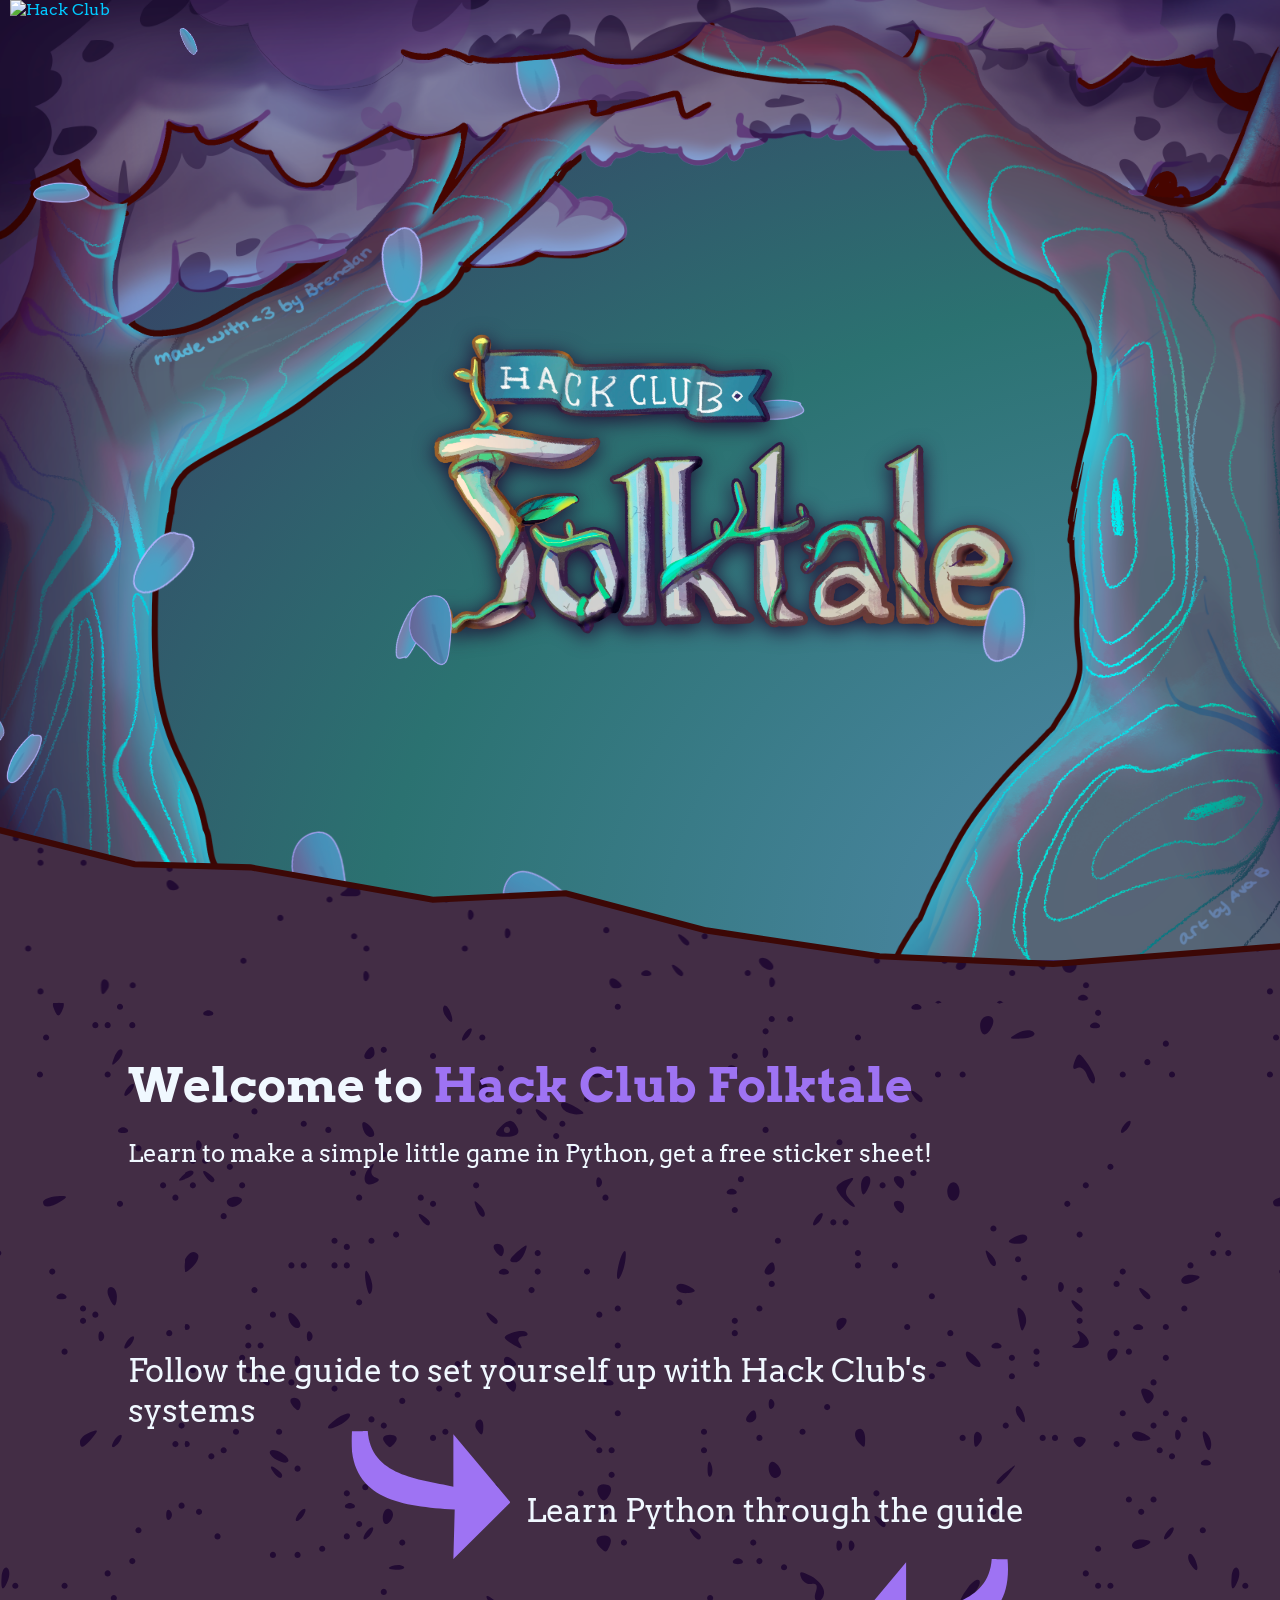
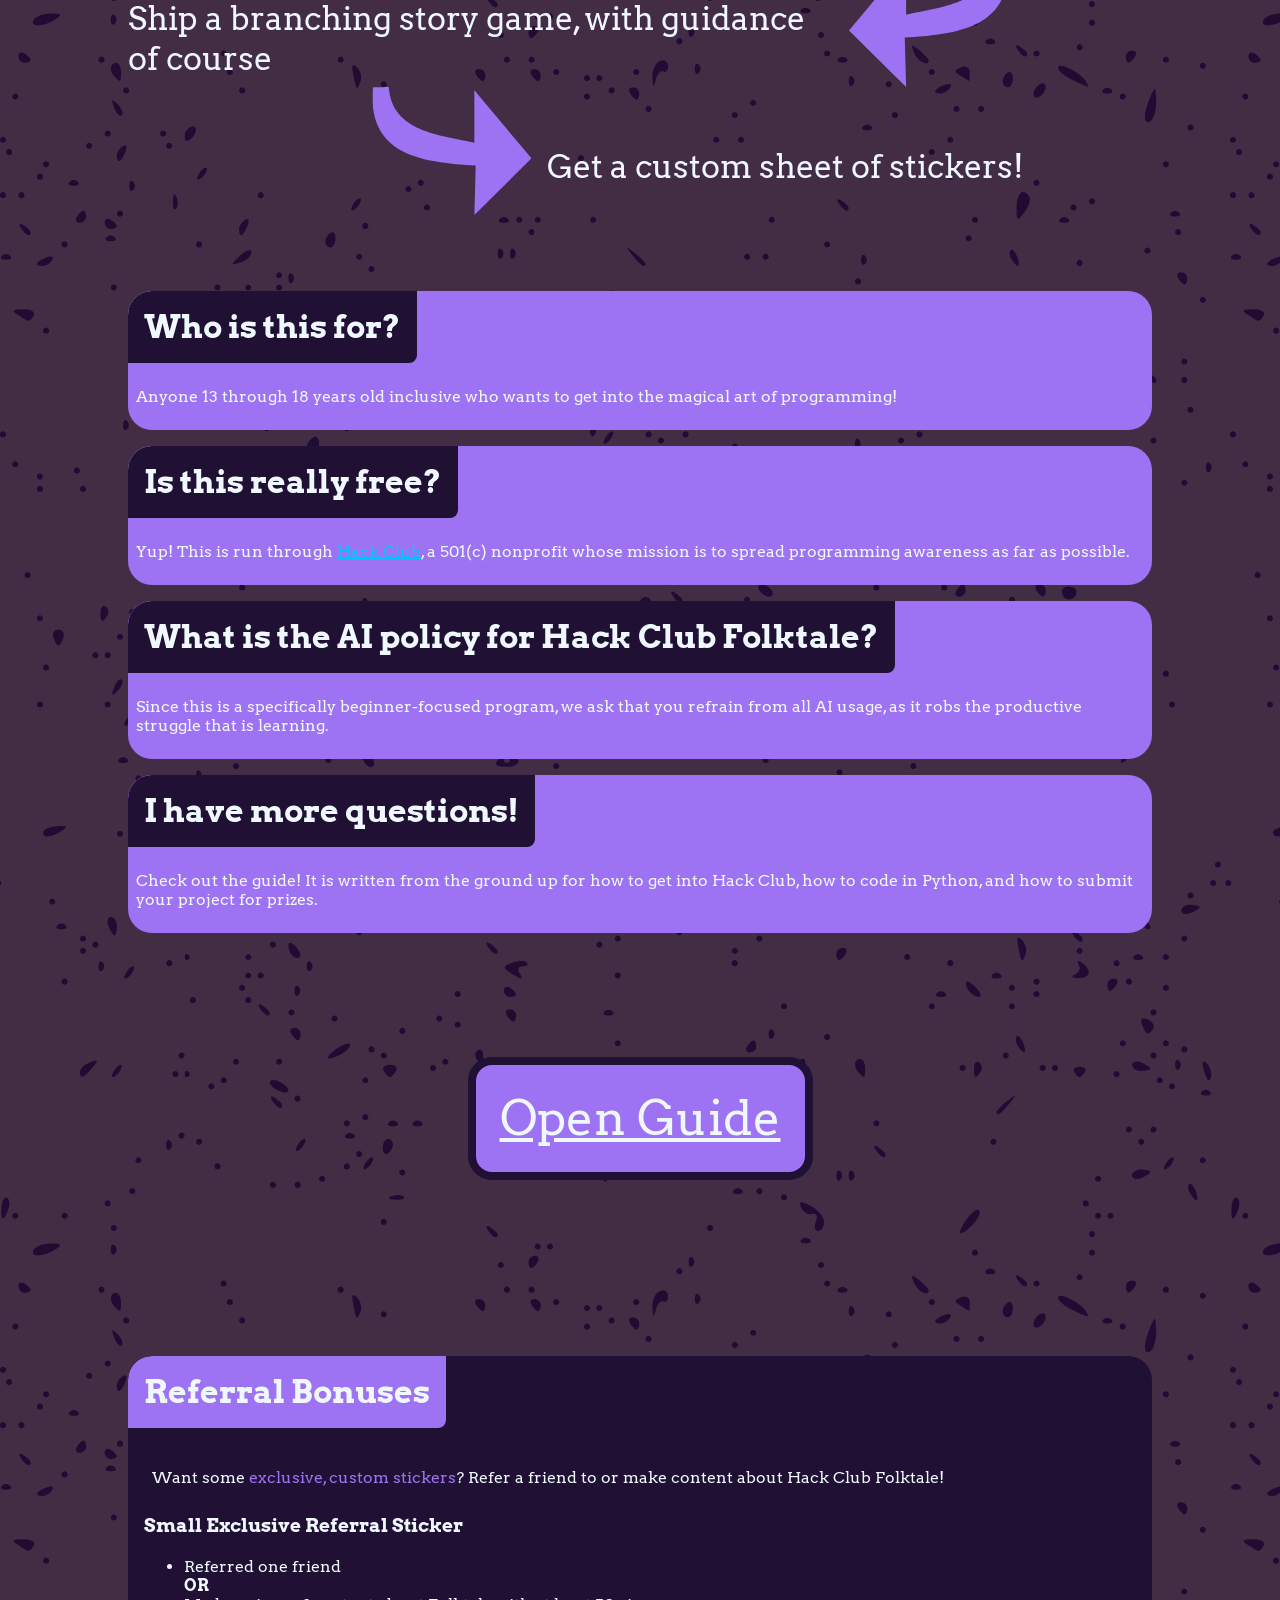
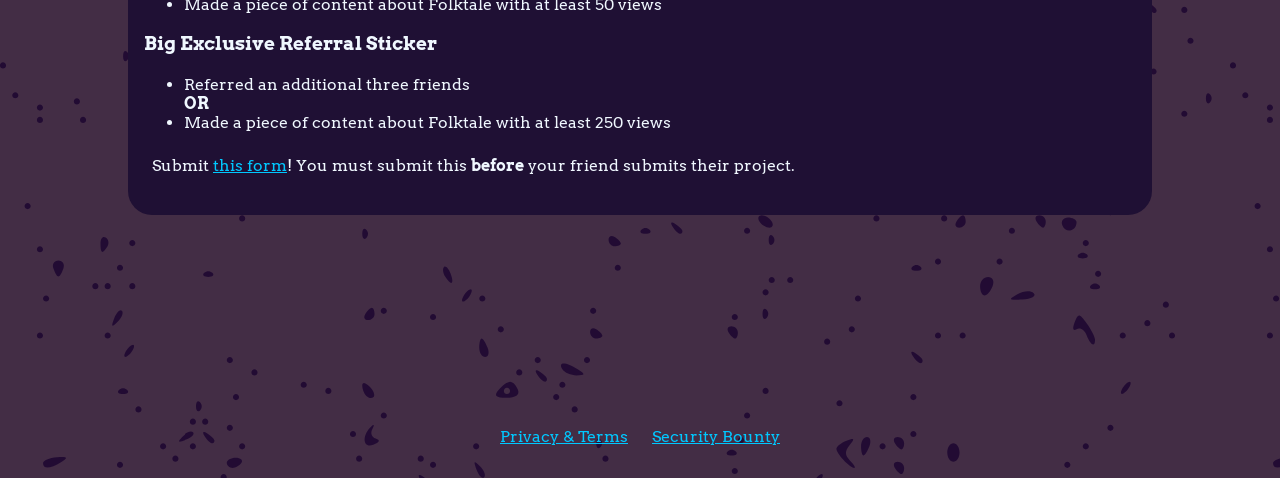
==== ui/index.html @ 122b0d5e "Swapped out PNG for Webp for logo" ====
<!DOCTYPE html>
<html lang="en">
<head>
    <meta charset="UTF-8">
    <title>Folktale by Hack Club</title>
    <link rel="icon" type="image/png" href="resources/leave_2.png">
    <link rel="stylesheet" href="main.css">
    <script src="leaves.js" defer></script>

    <!-- Privacy-friendly analytics by Plausible -->
    <script async src="https://plausible.io/js/pa-lE-bubg2qn8PVVQjARgff.js"></script>
    <script>
        window.plausible = window.plausible || function () {
            (plausible.q = plausible.q || []).push(arguments)
        }, plausible.init = plausible.init || function (i) {
            plausible.o = i || {}
        };
        plausible.init()
    </script>

</head>
<body>
<a href="https://hackclub.com/"><img
        style="position: absolute; top: 0; left: 10px; border: 0; width: 25vmin; z-index: 999;"
        src="https://assets.hackclub.com/flag-orpheus-top.svg" alt="Hack Club"/></a>

<div id="bg_sky"></div>

<img id="background_tree" class="bg_img" alt="left background tree image" src="resources/background_tree1.png"/>

<div id="leaves_container"></div>

<img class="bg_img" alt="right background tree image" src="resources/foreground_tree2.png"/>

<div style="height: 80vw"></div>

<div id="logo-container">
    <img id="logo" alt="Hack Club Folktale" src="resources/folktale_logo.webp"></img>
</div>

<img id="separator" alt="separator" src="resources/separator.svg"/>

<div id="ground"></div>

<div class="content_block" id="first_block">
    <h1 style="font-size: xxx-large; padding-bottom: 0; margin-bottom: 0;">Welcome to <span style="color: #9e73f3">Hack Club Folktale</span>
    </h1>
    <p style="font-size: x-large; padding-top: 0">Learn to make a simple little game in Python, get a free sticker
        sheet!</p>
    <div id="steps">
        <div class="step-holder">
            <p class="step-text">
                Follow the guide to set yourself up with Hack Club's systems
            </p>
        </div>
        <div class="step-holder">
            <div class="space-taker"></div>
            <img class="step-arrow flip-x" src="resources/arrow.svg" alt="arrow"/>
            <p class="step-text">
                Learn Python through the guide
            </p>
        </div>
        <div class="step-holder">
            <p class="step-text">
                Ship a branching story game, with guidance of course
            </p>
            <img class="step-arrow" src="resources/arrow.svg" alt="arrow"/>
            <div class="space-taker"></div>
        </div>
        <div class="step-holder">
            <div class="space-taker"></div>
            <img class="step-arrow flip-x" src="resources/arrow.svg" alt="arrow"/>
            <p class="step-text">
                Get a custom sheet of stickers!
            </p>
        </div>
    </div>
    <div style="height: 60px"></div>
    <div class="faq-holder">
        <div class="faq-entry">
            <h1 class="faq-question">Who is this for?</h1>
            <p class="faq-answer">Anyone 13 through 18 years old inclusive who wants to get into the magical art of
                programming!</p>
        </div>
        <div class="faq-entry">
            <h1 class="faq-question">Is this really free?</h1>
            <p class="faq-answer">Yup! This is run through <a href="https://hackclub.com/">Hack Club</a>, a 501(c)
                nonprofit whose mission is to spread programming awareness as far as possible.</p>
        </div>
        <div class="faq-entry">
            <h1 class="faq-question">What is the AI policy for Hack Club Folktale?</h1>
            <p class="faq-answer">Since this is a specifically beginner-focused program, we ask that you refrain from
                all AI usage, as it robs the productive struggle that is learning.</p>
        </div>
        <div class="faq-entry">
            <h1 class="faq-question">I have more questions!</h1>
            <p class="faq-answer">Check out the guide! It is written from the ground up for how to get into Hack Club,
                how to code in Python, and how to submit your project for prizes.</p>
        </div>
    </div>

    <div style="height: 60px"></div>

    <div id="guide-button-parent">
        <a id="guide-button" href="/guide">Open Guide</a>
    </div>

    <div style="height: 160px"></div>

    <div class="ref-holder">
        <div class="ref-entry" id="referral-block">
            <h1 class="ref-title">Referral Bonuses</h1>
            <div class="ref-content">
                <p>Want some <span style="color: #9e73f3">exclusive, custom stickers</span>? Refer a friend to or make
                    content about Hack Club Folktale!
                </p>
                <h3>Small Exclusive Referral Sticker</h3>
                <ul>
                    <li>
                        Referred one friend
                    </li>
                    <li style="list-style: none; font-weight: bold">OR</li>
                    <li>
                        Made a piece of content about Folktale with at least 50 views
                    </li>
                </ul>
                <h3>Big Exclusive Referral Sticker</h3>
                <ul>
                    <li>
                        Referred an additional three friends
                    </li>
                    <li style="list-style: none; font-weight: bold">OR</li>
                    <li>
                        Made a piece of content about Folktale with at least 250 views
                    </li>
                </ul>
                <p>Submit <a href="https://forms.hackclub.com/folktale-referral">this form</a>! You must submit this
                    <span style="font-weight: bold">before</span> your friend submits their project.</p>
            </div>
        </div>
    </div>
</div>

<div style="height: 20vh"></div>

<footer>
    <a href="https://hackclub.com/privacy-and-terms">Privacy &amp; Terms</a>
    <a href="https://security.hackclub.com/">Security Bounty</a>
</footer>

</body>
</html>
---- ui/main.css ----
@import url('https://fonts.googleapis.com/css2?family=Arvo:ital,wght@0,400;0,700;1,400;1,700&display=swap');

:root {
    background-color: #3c2b60;
    font-family: Arvo, sans-serif;
    overscroll-behavior-y: none;
    overflow-x: hidden;

    --separator-top: 64.5vw;
    --separator-width: 101vw;
    --separator-left: -0.5vw;
    --separator-height: calc(var(--separator-width) * 29.23464 / 210.15952);
    --ground-tile: calc(var(--separator-width) * 200 / 210.15952);
    --ground-overlap: 2px;
}

body {
    width: 100%;
    margin: 0;
    position: relative;
    display: flow-root;
}

#bg_canvas {
    display: block;
    image-rendering: pixelated;
}

.bg_img {
    width: 100%;
    position: absolute;
    top: 0;
}

#bg_sky {
    width: 100%;
    height: 75vw;
    background: radial-gradient(ellipse at bottom right, #578eb6, #2b7271, #3c2b60);
    position: absolute;
    z-index: -5;
}

#background_tree {
    z-index: -4;
}

#logo-container {
    position: absolute;
    top: 0;
    z-index: -2;
    width: 100%;
    height: 75vw;
    display: flex;
    justify-content: center;
    align-items: center;
}

#logo {
    max-width: 50vw;
    padding-left: 15vw;
    filter: drop-shadow(0 4px 10px #1f1034);
}

#separator {
    position: absolute;
    width: var(--separator-width);
    left: var(--separator-left);
    top: var(--separator-top);
    z-index: 0;
}

#ground {
    position: absolute;
    top: calc(var(--separator-top) + var(--separator-height) - var(--ground-overlap));
    bottom: 0;
    width: 100%;
    background-image: url("resources/ground.svg");
    background-size: var(--ground-tile) var(--ground-tile);
    background-position: var(--separator-left) calc(var(--ground-overlap) - var(--separator-height));
    z-index: 0;
}

#first_block {
}

.content_block {
    color: aliceblue;
    margin-left: 10vw;
    margin-right: 10vw;
    position: relative;
    z-index: 1;
}

#leaves_container {
    position: absolute;
    height: 75vw;
    width: 100vw;
    overflow: hidden;
}

.leaf {
    position: absolute;
    top: 0;
    left: 0;
    width: 60px;
    will-change: transform;
}

.leaf-fg {
    z-index: -1;
}

.leaf-bg {
    z-index: -3;
}

#steps {
    font-size: xx-large;
    max-width: min(70vw, 1200px);
    margin-top: 150px;
}

.space-taker {
    flex-grow: 1;
}

.step-holder {
    display: flex;
    justify-content: space-between;
    gap: 1rem;
    margin: 0;
    padding: 0;
}

.step-text {
    margin-bottom: 0;
    align-self: center;
}

.step-arrow {
    height: 128px;
    margin: 0;
    padding: 0;
}

.flip-x {
    transform: scaleX(-1);
}

.faq-holder {
    --faq-radius: 24px;
    --faq-inner-radius: 8px;
}

.faq-entry {
    margin-top: 16px;
    background-color: #9e73f3;
    border-radius: var(--faq-radius);
    overflow: hidden;
}

.faq-question {
    background-color: #1f1034;
    width: fit-content;
    margin: 0;
    padding: 16px;
    border-radius: var(--faq-radius) 0 var(--faq-inner-radius) 0;
}

.faq-answer {
    padding: 8px;
}

a {
    color: #00c8ff;
}

#guide-button-parent {
    display: flex;
    justify-content: center;
    align-items: center;
    margin-top: 64px;
}

#guide-button {
    padding: 24px;
    font-size: 48px;
    margin-left: auto;
    margin-right: auto;
    color: aliceblue;
    background-color: #9e73f3;
    border-color: #1f1034;
    border-width: 8px;
    border-radius: 24px;
    border-style: solid;
}
footer {
    display: flex;
    justify-content: center;
    gap: 24px;
    padding: 32px 16px;
    position: relative;
    z-index: 1;
}

.ref-holder {
    --ref-radius: 24px;
    --ref-inner-radius: 8px;
}

.ref-entry {
    margin-top: 16px;
    background-color: #1f1034;
    border-radius: var(--ref-radius);
    overflow: hidden;
}

.ref-title {
    background-color: #9e73f3;
    width: fit-content;
    margin: 0;
    padding: 16px;
    border-radius: var(--ref-radius) 0 var(--ref-inner-radius) 0;
}

.ref-entry p {
    padding: 8px;
}

.ref-content {
    padding: 16px;
}
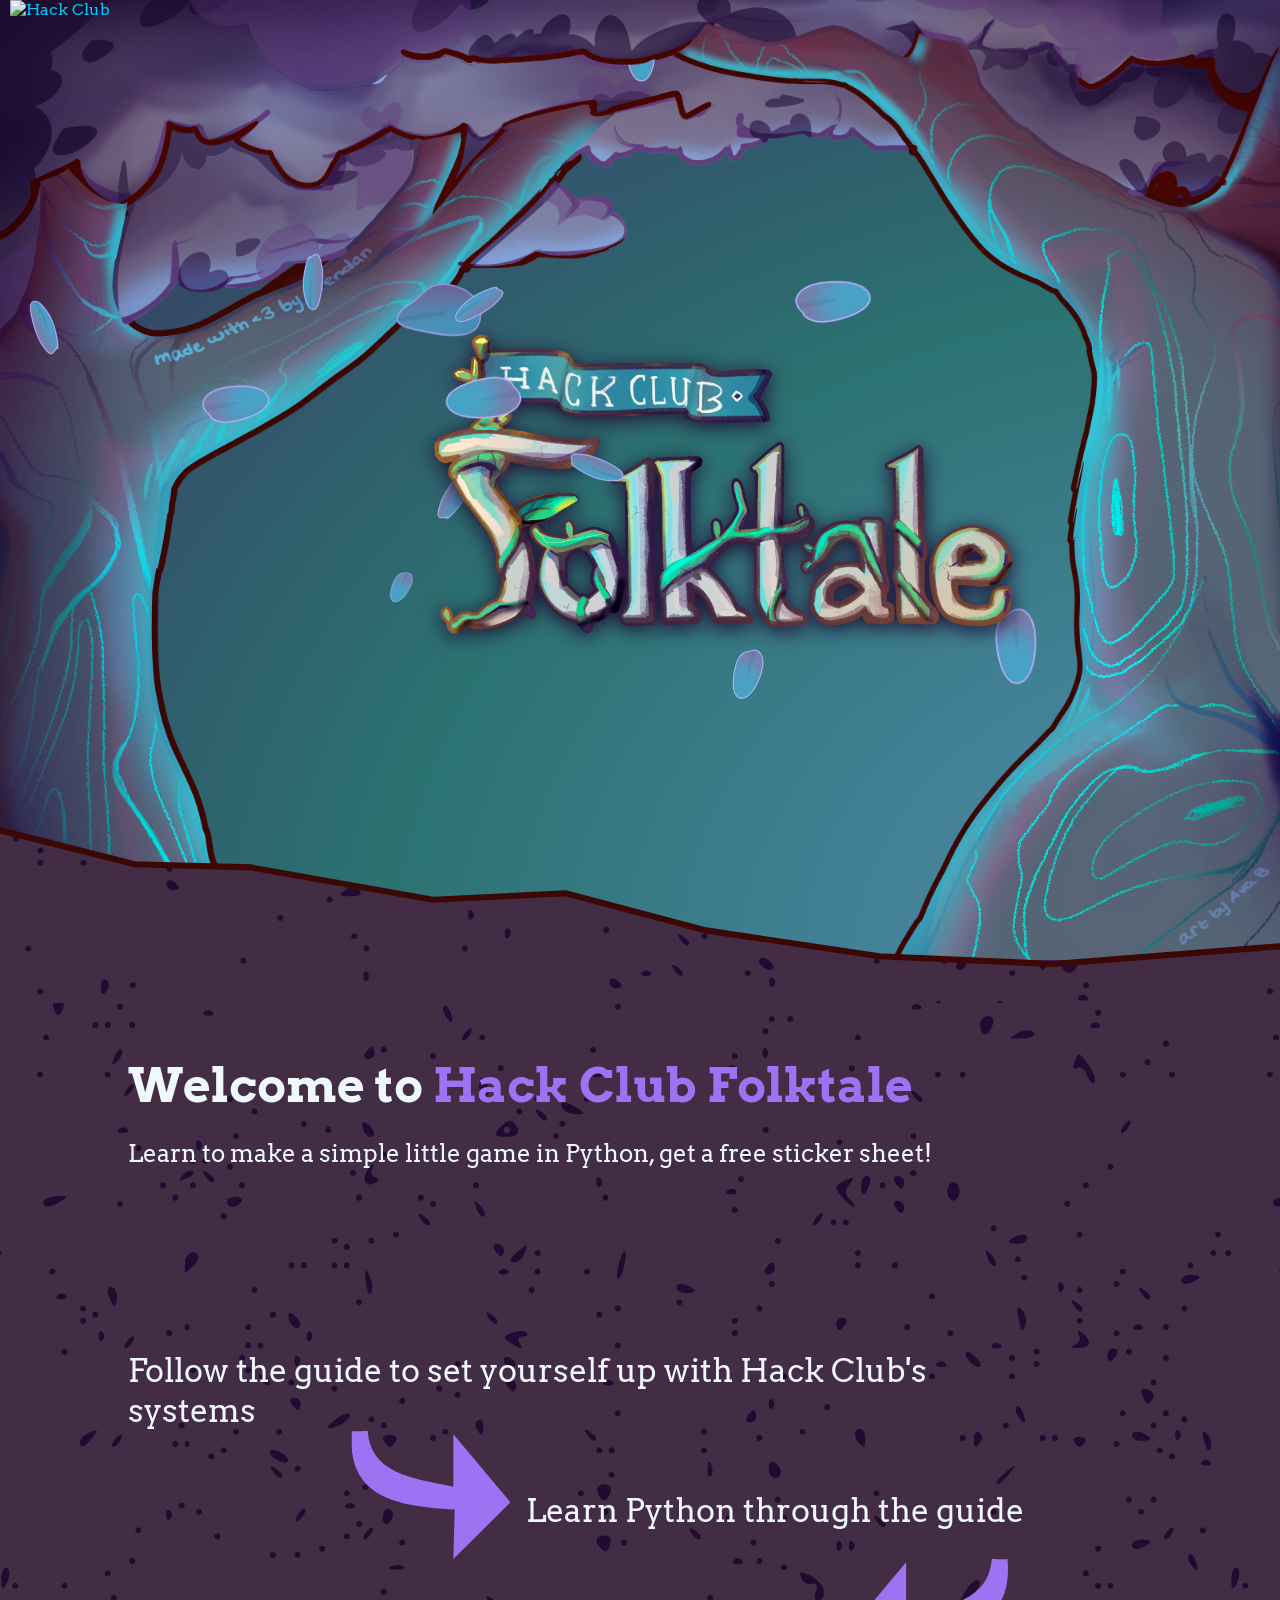
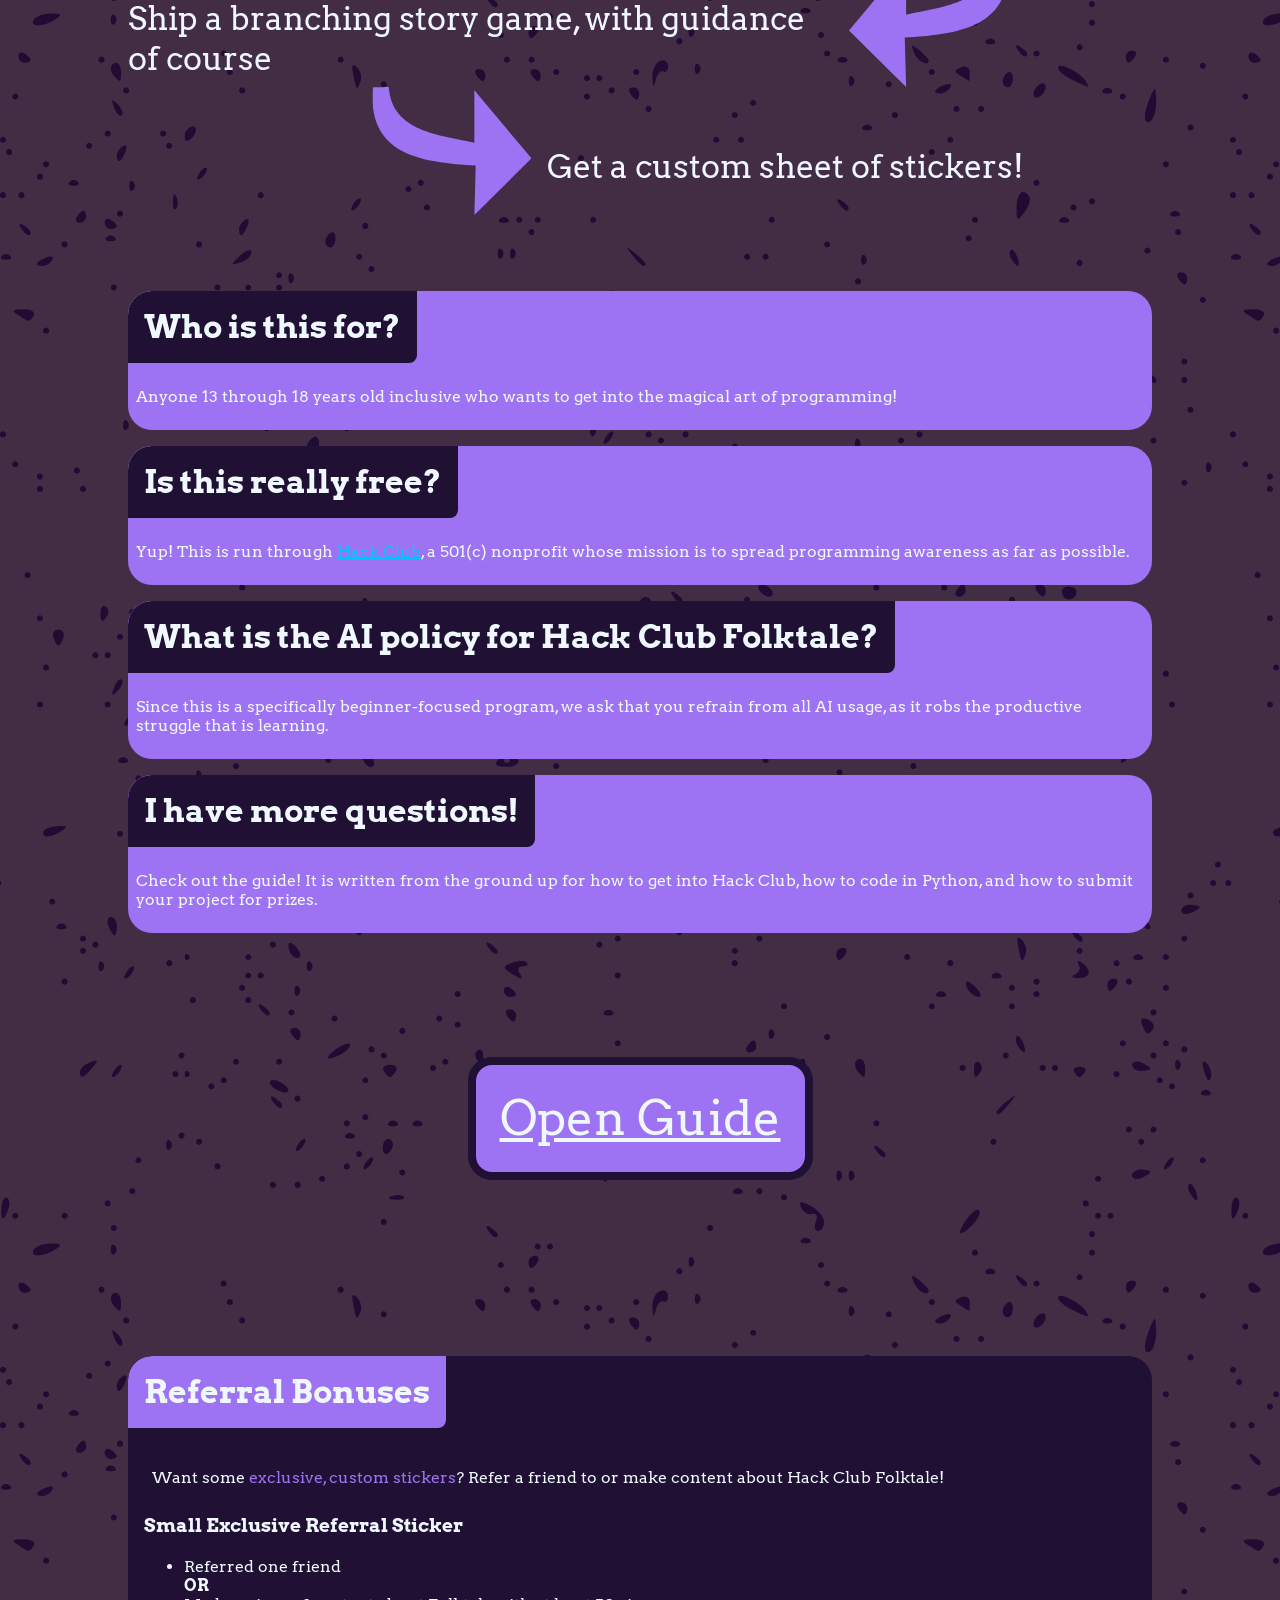
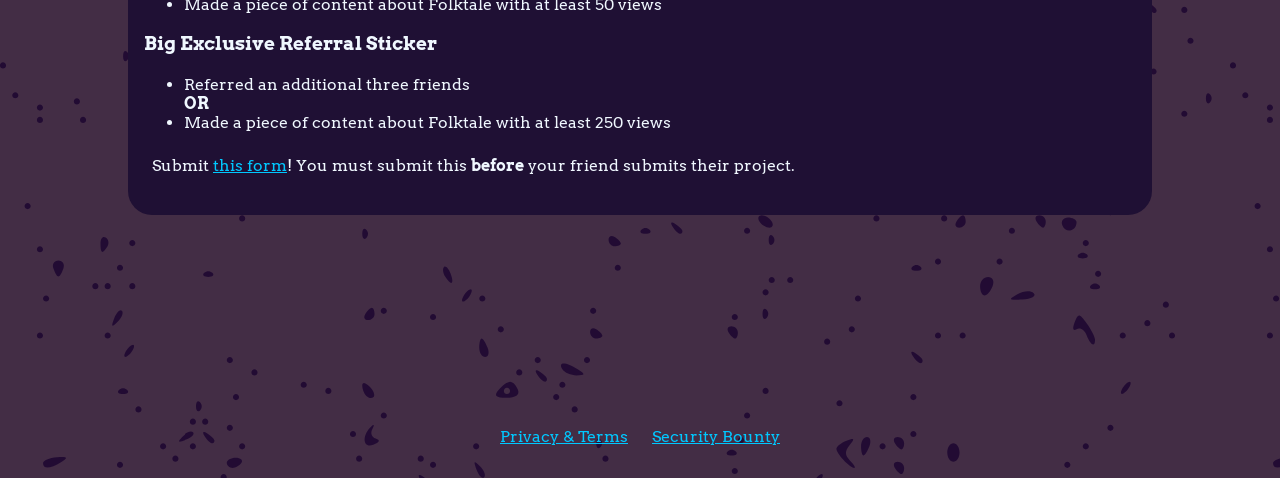
==== commit 2676c544: "Cache busting again" ====
--- a/ui/index.html
+++ b/ui/index.html
@@ -4,8 +4,8 @@
     <meta charset="UTF-8">
     <title>Folktale by Hack Club</title>
     <link rel="icon" type="image/png" href="resources/leave_2.png">
-    <link rel="stylesheet" href="main.css">
-    <script src="leaves.js" defer></script>
+    <link rel="stylesheet" href="index.css">
+    <script src="leaves_bg.js" defer></script>
 
     <!-- Privacy-friendly analytics by Plausible -->
     <script async src="https://plausible.io/js/pa-lE-bubg2qn8PVVQjARgff.js"></script>
--- a/ui/index.css
+++ b/ui/index.css
@@ -0,0 +1,232 @@
+@import url('https://fonts.googleapis.com/css2?family=Arvo:ital,wght@0,400;0,700;1,400;1,700&display=swap');
+
+:root {
+    background-color: #3c2b60;
+    font-family: Arvo, sans-serif;
+    overscroll-behavior-y: none;
+    overflow-x: hidden;
+
+    --separator-top: 64.5vw;
+    --separator-left: -0.5vw;
+    --separator-width: 101vw;
+    --separator-height: calc(var(--separator-width) * 29.23464 / 210.15952);
+    --ground-tile: calc(var(--separator-width) * 200 / 210.15952);
+    --ground-overlap: 2px;
+}
+
+body {
+    width: 100%;
+    margin: 0;
+    position: relative;
+    display: flow-root;
+}
+
+#bg_canvas {
+    display: block;
+    image-rendering: pixelated;
+}
+
+.bg_img {
+    width: 100%;
+    position: absolute;
+    top: 0;
+}
+
+#bg_sky {
+    width: 100%;
+    height: 75vw;
+    background: radial-gradient(ellipse at bottom right, #578eb6, #2b7271, #3c2b60);
+    position: absolute;
+    z-index: -5;
+}
+
+#background_tree {
+    z-index: -4;
+}
+
+#logo-container {
+    position: absolute;
+    top: 0;
+    z-index: -2;
+    width: 100%;
+    height: 75vw;
+    display: flex;
+    justify-content: center;
+    align-items: center;
+}
+
+#logo {
+    max-width: 50vw;
+    padding-left: 15vw;
+    filter: drop-shadow(0 4px 10px #1f1034);
+}
+
+#separator {
+    position: absolute;
+    width: var(--separator-width);
+    left: var(--separator-left);
+    top: var(--separator-top);
+    z-index: 0;
+}
+
+#ground {
+    position: absolute;
+    top: calc(var(--separator-top) + var(--separator-height) - var(--ground-overlap));
+    bottom: 0;
+    width: 100%;
+    background-image: url("resources/ground.svg");
+    background-size: var(--ground-tile) var(--ground-tile);
+    background-position: var(--separator-left) calc(var(--ground-overlap) - var(--separator-height));
+    z-index: 0;
+}
+
+#first_block {
+}
+
+.content_block {
+    color: aliceblue;
+    margin-left: 10vw;
+    margin-right: 10vw;
+    position: relative;
+    z-index: 1;
+}
+
+#leaves_container {
+    position: absolute;
+    height: 75vw;
+    width: 100vw;
+    overflow: hidden;
+}
+
+.leaf {
+    position: absolute;
+    top: 0;
+    left: 0;
+    width: 60px;
+    will-change: transform;
+}
+
+.leaf-fg {
+    z-index: -1;
+}
+
+.leaf-bg {
+    z-index: -3;
+}
+
+#steps {
+    font-size: xx-large;
+    max-width: min(70vw, 1200px);
+    margin-top: 150px;
+}
+
+.space-taker {
+    flex-grow: 1;
+}
+
+.step-holder {
+    display: flex;
+    justify-content: space-between;
+    gap: 1rem;
+    margin: 0;
+    padding: 0;
+}
+
+.step-text {
+    margin-bottom: 0;
+    align-self: center;
+}
+
+.step-arrow {
+    height: 128px;
+    margin: 0;
+    padding: 0;
+}
+
+.flip-x {
+    transform: scaleX(-1);
+}
+
+.faq-holder {
+    --faq-radius: 24px;
+    --faq-inner-radius: 8px;
+}
+
+.faq-entry {
+    margin-top: 16px;
+    background-color: #9e73f3;
+    border-radius: var(--faq-radius);
+    overflow: hidden;
+}
+
+.faq-question {
+    background-color: #1f1034;
+    width: fit-content;
+    margin: 0;
+    padding: 16px;
+    border-radius: var(--faq-radius) 0 var(--faq-inner-radius) 0;
+}
+
+.faq-answer {
+    padding: 8px;
+}
+
+a {
+    color: #00c8ff;
+}
+
+#guide-button-parent {
+    display: flex;
+    justify-content: center;
+    align-items: center;
+    margin-top: 64px;
+}
+
+#guide-button {
+    padding: 24px;
+    font-size: 48px;
+    margin-left: auto;
+    margin-right: auto;
+    color: aliceblue;
+    background-color: #9e73f3;
+    border-color: #1f1034;
+    border-width: 8px;
+    border-radius: 24px;
+    border-style: solid;
+}
+footer {
+    display: flex;
+    justify-content: center;
+    gap: 24px;
+    padding: 32px 16px;
+    position: relative;
+    z-index: 1;
+}
+
+.ref-holder {
+    --ref-radius: 24px;
+    --ref-inner-radius: 8px;
+}
+
+.ref-entry {
+    margin-top: 16px;
+    background-color: #1f1034;
+    border-radius: var(--ref-radius);
+    overflow: hidden;
+}
+
+.ref-title {
+    background-color: #9e73f3;
+    width: fit-content;
+    margin: 0;
+    padding: 16px;
+    border-radius: var(--ref-radius) 0 var(--ref-inner-radius) 0;
+}
+
+.ref-entry p {
+    padding: 8px;
+}
+
+.ref-content {
+    padding: 16px;
+}
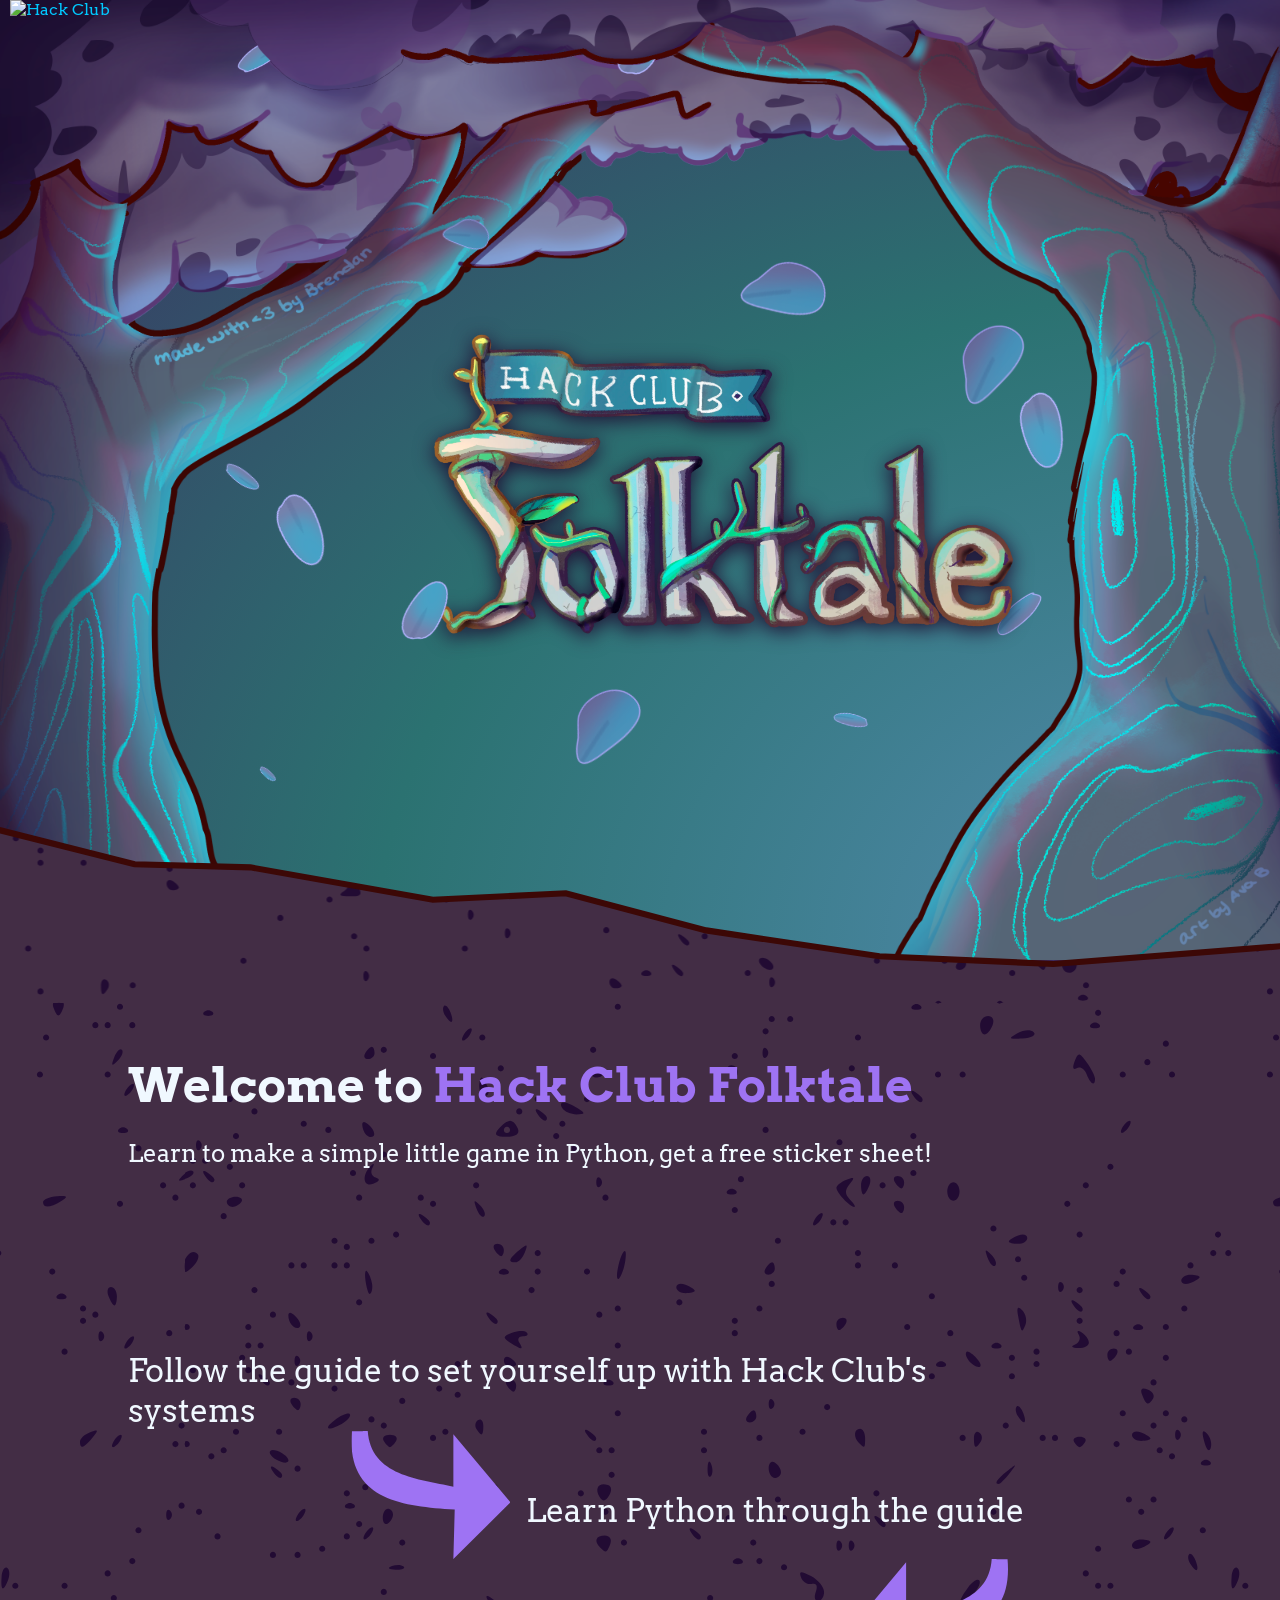
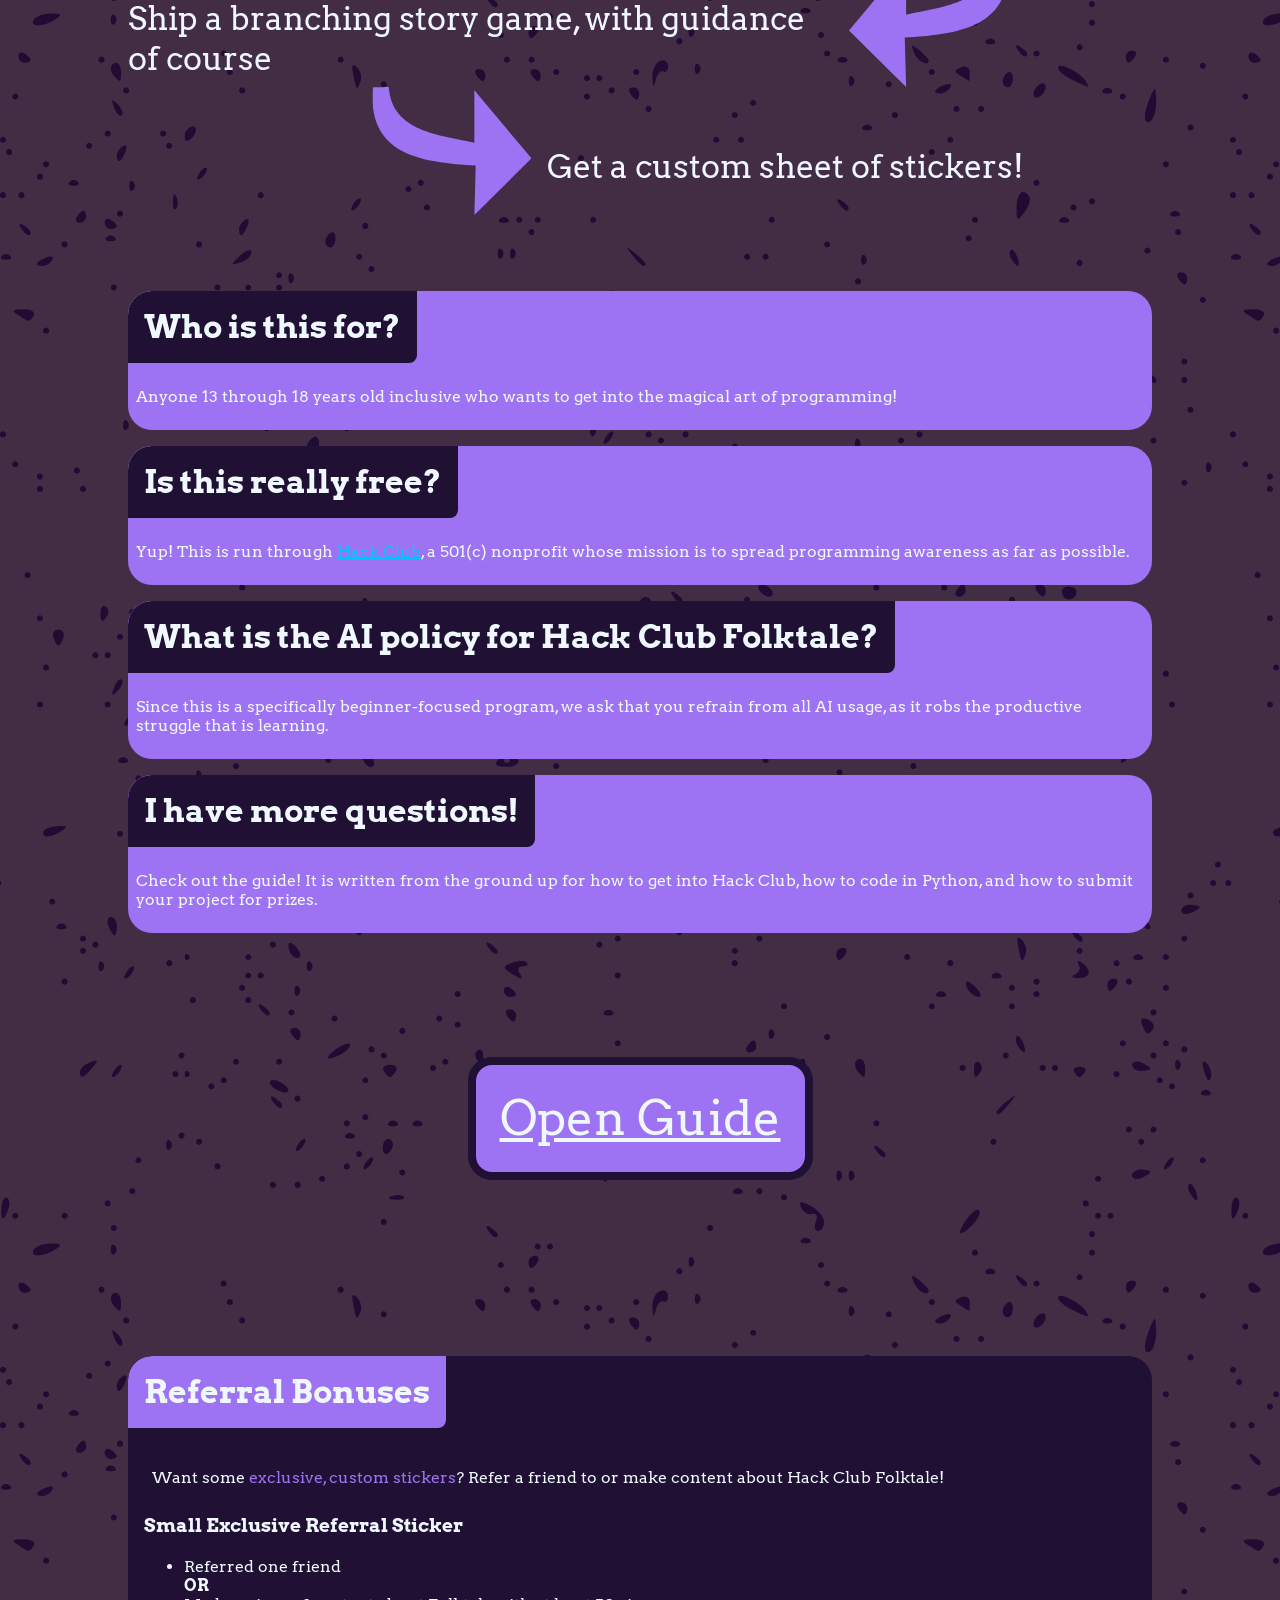
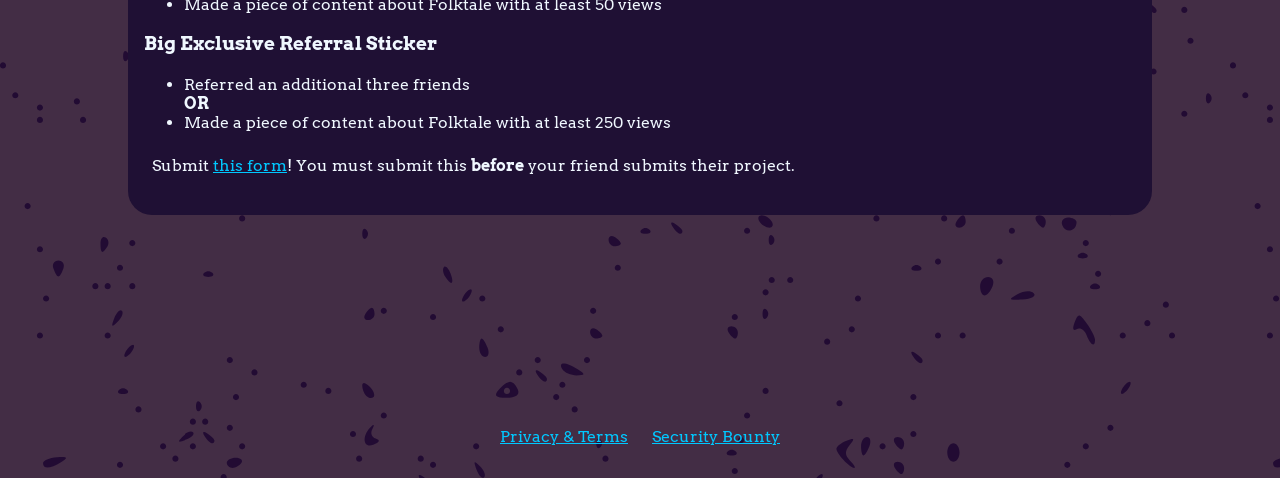
==== commit bd87c918: "Add SEO optimization" ====
--- a/ui/index.html
+++ b/ui/index.html
@@ -2,8 +2,33 @@
 <html lang="en">
 <head>
     <meta charset="UTF-8">
-    <title>Folktale by Hack Club</title>
+    <meta name="viewport" content="width=device-width, initial-scale=1">
+    <title>Folktale by Hack Club — Learn Python, Make a Game, Get Stickers</title>
+    <meta name="description"
+          content="Hack Club Folktale is a free program for teens 13–18: learn Python from scratch, ship your own branching story game, and get a custom sticker sheet.">
+    <link rel="canonical" href="https://folktale.hackclub.com/">
+    <meta name="robots" content="index, follow, max-image-preview:large">
+    <meta name="theme-color" content="#3c2b60">
+
+    <meta property="og:type" content="website">
+    <meta property="og:site_name" content="Hack Club Folktale">
+    <meta property="og:url" content="https://folktale.hackclub.com/">
+    <meta property="og:title" content="Folktale by Hack Club — Learn Python, Make a Game, Get Stickers">
+    <meta property="og:description"
+          content="A free program for teens 13–18: learn Python from scratch, ship your own branching story game, and get a custom sticker sheet.">
+    <meta property="og:image" content="https://folktale.hackclub.com/resources/folktale_logo.webp">
+    <meta property="og:image:alt" content="The Hack Club Folktale logo">
+    <meta property="og:locale" content="en_US">
+
+    <meta name="twitter:card" content="summary_large_image">
+    <meta name="twitter:title" content="Folktale by Hack Club — Learn Python, Make a Game, Get Stickers">
+    <meta name="twitter:description"
+          content="A free program for teens 13–18: learn Python from scratch, ship your own branching story game, and get a custom sticker sheet.">
+    <meta name="twitter:image" content="https://folktale.hackclub.com/resources/folktale_logo.webp">
+
     <link rel="icon" type="image/png" href="resources/leave_2.png">
+    <link rel="preconnect" href="https://fonts.googleapis.com">
+    <link rel="preconnect" href="https://fonts.gstatic.com" crossorigin>
     <link rel="stylesheet" href="index.css">
     <script src="leaves_bg.js" defer></script>
 
@@ -18,6 +43,92 @@
         plausible.init()
     </script>
 
+    <script type="application/ld+json">
+        {
+            "@context": "https://schema.org",
+            "@graph": [
+                {
+                    "@type": "Organization",
+                    "@id": "https://hackclub.com/#organization",
+                    "name": "Hack Club",
+                    "url": "https://hackclub.com/",
+                    "nonprofitStatus": "Nonprofit501c3"
+                },
+                {
+                    "@type": "WebSite",
+                    "@id": "https://folktale.hackclub.com/#website",
+                    "url": "https://folktale.hackclub.com/",
+                    "name": "Hack Club Folktale",
+                    "description": "A free program for teens 13–18: learn Python from scratch, ship your own branching story game, and get a custom sticker sheet.",
+                    "inLanguage": "en",
+                    "publisher": {"@id": "https://hackclub.com/#organization"}
+                },
+                {
+                    "@type": "Course",
+                    "@id": "https://folktale.hackclub.com/#course",
+                    "name": "Hack Club Folktale",
+                    "url": "https://folktale.hackclub.com/",
+                    "description": "A beginner-focused guide that walks teens through joining Hack Club, learning Python, and shipping a branching story game for a free sticker sheet.",
+                    "inLanguage": "en",
+                    "isAccessibleForFree": true,
+                    "educationalLevel": "Beginner",
+                    "typicalAgeRange": "13-18",
+                    "teaches": ["Python programming", "Text-based game development", "Git and GitHub"],
+                    "provider": {"@id": "https://hackclub.com/#organization"},
+                    "offers": {
+                        "@type": "Offer",
+                        "price": "0",
+                        "priceCurrency": "USD",
+                        "category": "Free",
+                        "availability": "https://schema.org/InStock"
+                    },
+                    "hasCourseInstance": {
+                        "@type": "CourseInstance",
+                        "courseMode": "Online"
+                    }
+                },
+                {
+                    "@type": "FAQPage",
+                    "@id": "https://folktale.hackclub.com/#faq",
+                    "mainEntity": [
+                        {
+                            "@type": "Question",
+                            "name": "Who is this for?",
+                            "acceptedAnswer": {
+                                "@type": "Answer",
+                                "text": "Anyone 13 through 18 years old inclusive who wants to get into the magical art of programming!"
+                            }
+                        },
+                        {
+                            "@type": "Question",
+                            "name": "Is this really free?",
+                            "acceptedAnswer": {
+                                "@type": "Answer",
+                                "text": "Yup! This is run through Hack Club, a 501(c) nonprofit whose mission is to spread programming awareness as far as possible."
+                            }
+                        },
+                        {
+                            "@type": "Question",
+                            "name": "What is the AI policy for Hack Club Folktale?",
+                            "acceptedAnswer": {
+                                "@type": "Answer",
+                                "text": "Since this is a specifically beginner-focused program, we ask that you refrain from all AI usage, as it robs the productive struggle that is learning."
+                            }
+                        },
+                        {
+                            "@type": "Question",
+                            "name": "I have more questions!",
+                            "acceptedAnswer": {
+                                "@type": "Answer",
+                                "text": "Check out the guide! It is written from the ground up for how to get into Hack Club, how to code in Python, and how to submit your project for prizes."
+                            }
+                        }
+                    ]
+                }
+            ]
+        }
+    </script>
+
 </head>
 <body>
 <a href="https://hackclub.com/"><img
@@ -26,27 +137,30 @@
 
 <div id="bg_sky"></div>
 
-<img id="background_tree" class="bg_img" alt="left background tree image" src="resources/background_tree1.png"/>
-
-<div id="leaves_container"></div>
-
-<img class="bg_img" alt="right background tree image" src="resources/foreground_tree2.png"/>
+<img id="background_tree" class="bg_img" alt="" aria-hidden="true" width="3200" height="2400"
+     src="resources/background_tree1.png"/>
+
+<div id="leaves_container" aria-hidden="true"></div>
+
+<img class="bg_img" alt="" aria-hidden="true" width="3200" height="2400" src="resources/foreground_tree2.png"/>
 
 <div style="height: 80vw"></div>
 
 <div id="logo-container">
-    <img id="logo" alt="Hack Club Folktale" src="resources/folktale_logo.webp"></img>
+    <img id="logo" alt="Hack Club Folktale" width="4119" height="2274" fetchpriority="high"
+         src="resources/folktale_logo.webp">
 </div>
 
-<img id="separator" alt="separator" src="resources/separator.svg"/>
+<img id="separator" alt="" aria-hidden="true" src="resources/separator.svg"/>
 
 <div id="ground"></div>
 
-<div class="content_block" id="first_block">
+<main class="content_block" id="first_block">
     <h1 style="font-size: xxx-large; padding-bottom: 0; margin-bottom: 0;">Welcome to <span style="color: #9e73f3">Hack Club Folktale</span>
     </h1>
     <p style="font-size: x-large; padding-top: 0">Learn to make a simple little game in Python, get a free sticker
         sheet!</p>
+    <h2 class="visually-hidden">How Hack Club Folktale works</h2>
     <div id="steps">
         <div class="step-holder">
             <p class="step-text">
@@ -55,7 +169,7 @@
         </div>
         <div class="step-holder">
             <div class="space-taker"></div>
-            <img class="step-arrow flip-x" src="resources/arrow.svg" alt="arrow"/>
+            <img class="step-arrow flip-x" src="resources/arrow.svg" alt="" aria-hidden="true" loading="lazy"/>
             <p class="step-text">
                 Learn Python through the guide
             </p>
@@ -64,36 +178,37 @@
             <p class="step-text">
                 Ship a branching story game, with guidance of course
             </p>
-            <img class="step-arrow" src="resources/arrow.svg" alt="arrow"/>
+            <img class="step-arrow" src="resources/arrow.svg" alt="" aria-hidden="true" loading="lazy"/>
             <div class="space-taker"></div>
         </div>
         <div class="step-holder">
             <div class="space-taker"></div>
-            <img class="step-arrow flip-x" src="resources/arrow.svg" alt="arrow"/>
+            <img class="step-arrow flip-x" src="resources/arrow.svg" alt="" aria-hidden="true" loading="lazy"/>
             <p class="step-text">
                 Get a custom sheet of stickers!
             </p>
         </div>
     </div>
     <div style="height: 60px"></div>
+    <h2 class="visually-hidden">Frequently asked questions</h2>
     <div class="faq-holder">
         <div class="faq-entry">
-            <h1 class="faq-question">Who is this for?</h1>
+            <h3 class="faq-question">Who is this for?</h3>
             <p class="faq-answer">Anyone 13 through 18 years old inclusive who wants to get into the magical art of
                 programming!</p>
         </div>
         <div class="faq-entry">
-            <h1 class="faq-question">Is this really free?</h1>
+            <h3 class="faq-question">Is this really free?</h3>
             <p class="faq-answer">Yup! This is run through <a href="https://hackclub.com/">Hack Club</a>, a 501(c)
                 nonprofit whose mission is to spread programming awareness as far as possible.</p>
         </div>
         <div class="faq-entry">
-            <h1 class="faq-question">What is the AI policy for Hack Club Folktale?</h1>
+            <h3 class="faq-question">What is the AI policy for Hack Club Folktale?</h3>
             <p class="faq-answer">Since this is a specifically beginner-focused program, we ask that you refrain from
                 all AI usage, as it robs the productive struggle that is learning.</p>
         </div>
         <div class="faq-entry">
-            <h1 class="faq-question">I have more questions!</h1>
+            <h3 class="faq-question">I have more questions!</h3>
             <p class="faq-answer">Check out the guide! It is written from the ground up for how to get into Hack Club,
                 how to code in Python, and how to submit your project for prizes.</p>
         </div>
@@ -109,7 +224,7 @@
 
     <div class="ref-holder">
         <div class="ref-entry" id="referral-block">
-            <h1 class="ref-title">Referral Bonuses</h1>
+            <h2 class="ref-title">Referral Bonuses</h2>
             <div class="ref-content">
                 <p>Want some <span style="color: #9e73f3">exclusive, custom stickers</span>? Refer a friend to or make
                     content about Hack Club Folktale!
@@ -139,7 +254,7 @@
             </div>
         </div>
     </div>
-</div>
+</main>
 
 <div style="height: 20vh"></div>
 
--- a/ui/index.css
+++ b/ui/index.css
@@ -3,8 +3,8 @@
 :root {
     background-color: #3c2b60;
     font-family: Arvo, sans-serif;
-    overscroll-behavior-y: none;
-    overflow-x: hidden;
+    overscroll-behavior: none;
+    overflow-x: clip;
 
     --separator-top: 64.5vw;
     --separator-left: -0.5vw;
@@ -16,9 +16,11 @@
 
 body {
     width: 100%;
+    max-width: 100%;
     margin: 0;
     position: relative;
     display: flow-root;
+    overflow-x: clip;
 }
 
 #bg_canvas {
@@ -28,6 +30,7 @@
 
 .bg_img {
     width: 100%;
+    height: auto;
     position: absolute;
     top: 0;
 }
@@ -57,6 +60,7 @@
 
 #logo {
     max-width: 50vw;
+    height: auto;
     padding-left: 15vw;
     filter: drop-shadow(0 4px 10px #1f1034);
 }
@@ -94,7 +98,7 @@
 #leaves_container {
     position: absolute;
     height: 75vw;
-    width: 100vw;
+    width: 100%;
     overflow: hidden;
 }
 
@@ -164,6 +168,7 @@
     width: fit-content;
     margin: 0;
     padding: 16px;
+    font-size: 2em;
     border-radius: var(--faq-radius) 0 var(--faq-inner-radius) 0;
 }
 
@@ -220,7 +225,45 @@
     width: fit-content;
     margin: 0;
     padding: 16px;
+    font-size: 2em;
     border-radius: var(--ref-radius) 0 var(--ref-inner-radius) 0;
+}
+
+.visually-hidden {
+    position: absolute;
+    width: 1px;
+    height: 1px;
+    margin: -1px;
+    padding: 0;
+    overflow: hidden;
+    clip-path: inset(50%);
+    white-space: nowrap;
+}
+
+@media (max-width: 768px) {
+    #steps {
+        font-size: large;
+        max-width: 100%;
+        margin-top: 40px;
+    }
+
+    .step-arrow {
+        height: 48px;
+    }
+
+    #first_block h1 {
+        font-size: xx-large !important;
+    }
+
+    .faq-question,
+    .ref-title {
+        font-size: 1.25em;
+    }
+
+    #guide-button {
+        padding: 16px;
+        font-size: 28px;
+    }
 }
 
 .ref-entry p {
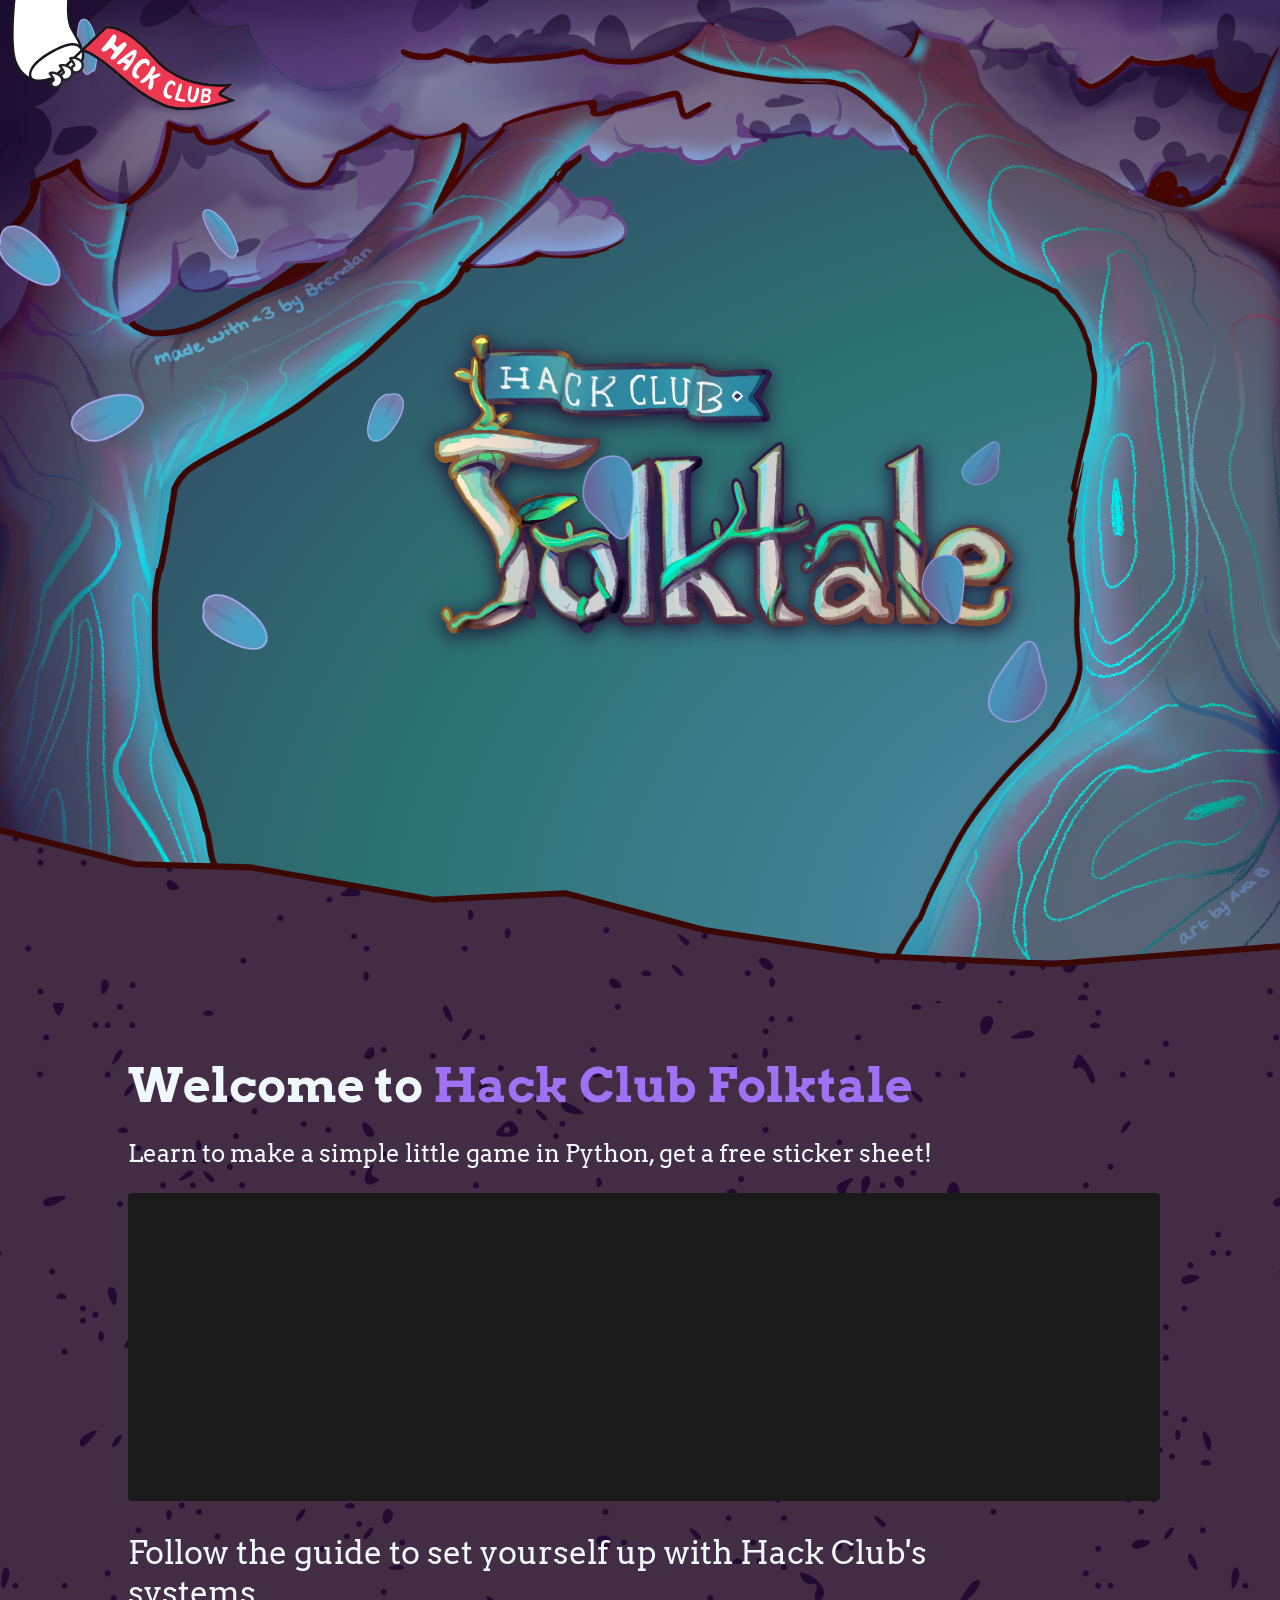
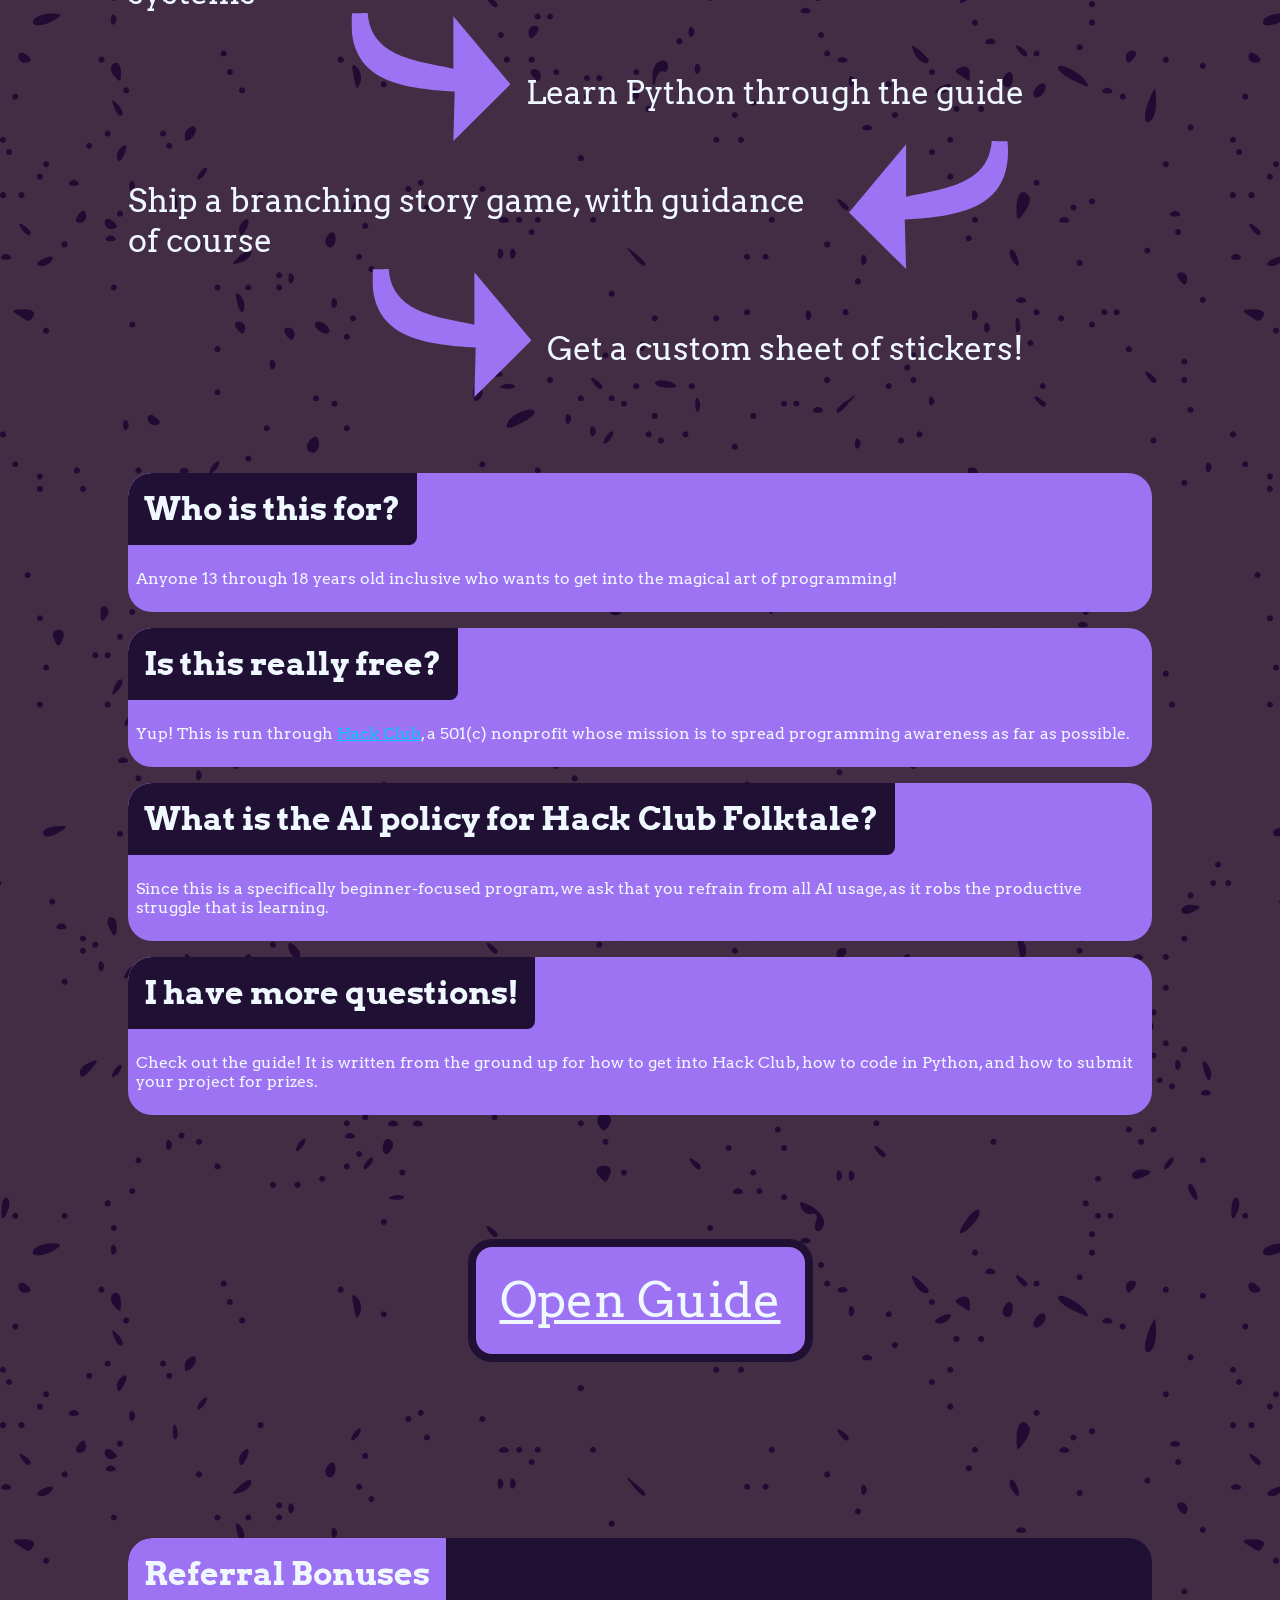
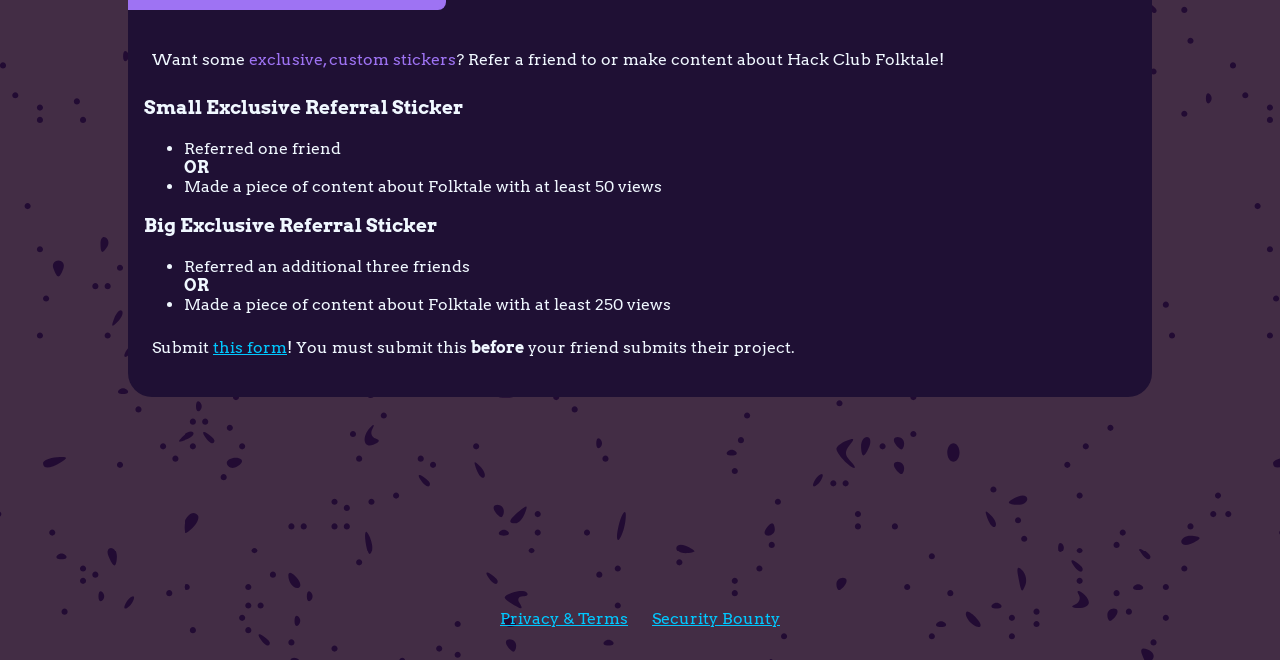
==== commit abf45478: "Add terminal to main page" ====
--- a/ui/index.html
+++ b/ui/index.html
@@ -1,267 +1,396 @@
-<!DOCTYPE html>
+<!doctype html>
 <html lang="en">
-<head>
-    <meta charset="UTF-8">
-    <meta name="viewport" content="width=device-width, initial-scale=1">
-    <title>Folktale by Hack Club — Learn Python, Make a Game, Get Stickers</title>
-    <meta name="description"
-          content="Hack Club Folktale is a free program for teens 13–18: learn Python from scratch, ship your own branching story game, and get a custom sticker sheet.">
-    <link rel="canonical" href="https://folktale.hackclub.com/">
-    <meta name="robots" content="index, follow, max-image-preview:large">
-    <meta name="theme-color" content="#3c2b60">
-
-    <meta property="og:type" content="website">
-    <meta property="og:site_name" content="Hack Club Folktale">
-    <meta property="og:url" content="https://folktale.hackclub.com/">
-    <meta property="og:title" content="Folktale by Hack Club — Learn Python, Make a Game, Get Stickers">
-    <meta property="og:description"
-          content="A free program for teens 13–18: learn Python from scratch, ship your own branching story game, and get a custom sticker sheet.">
-    <meta property="og:image" content="https://folktale.hackclub.com/resources/folktale_logo.webp">
-    <meta property="og:image:alt" content="The Hack Club Folktale logo">
-    <meta property="og:locale" content="en_US">
-
-    <meta name="twitter:card" content="summary_large_image">
-    <meta name="twitter:title" content="Folktale by Hack Club — Learn Python, Make a Game, Get Stickers">
-    <meta name="twitter:description"
-          content="A free program for teens 13–18: learn Python from scratch, ship your own branching story game, and get a custom sticker sheet.">
-    <meta name="twitter:image" content="https://folktale.hackclub.com/resources/folktale_logo.webp">
-
-    <link rel="icon" type="image/png" href="resources/leave_2.png">
-    <link rel="preconnect" href="https://fonts.googleapis.com">
-    <link rel="preconnect" href="https://fonts.gstatic.com" crossorigin>
-    <link rel="stylesheet" href="index.css">
-    <script src="leaves_bg.js" defer></script>
-
-    <!-- Privacy-friendly analytics by Plausible -->
-    <script async src="https://plausible.io/js/pa-lE-bubg2qn8PVVQjARgff.js"></script>
-    <script>
-        window.plausible = window.plausible || function () {
-            (plausible.q = plausible.q || []).push(arguments)
-        }, plausible.init = plausible.init || function (i) {
-            plausible.o = i || {}
-        };
-        plausible.init()
-    </script>
-
-    <script type="application/ld+json">
-        {
-            "@context": "https://schema.org",
-            "@graph": [
-                {
-                    "@type": "Organization",
-                    "@id": "https://hackclub.com/#organization",
-                    "name": "Hack Club",
-                    "url": "https://hackclub.com/",
-                    "nonprofitStatus": "Nonprofit501c3"
-                },
-                {
-                    "@type": "WebSite",
-                    "@id": "https://folktale.hackclub.com/#website",
-                    "url": "https://folktale.hackclub.com/",
-                    "name": "Hack Club Folktale",
-                    "description": "A free program for teens 13–18: learn Python from scratch, ship your own branching story game, and get a custom sticker sheet.",
-                    "inLanguage": "en",
-                    "publisher": {"@id": "https://hackclub.com/#organization"}
-                },
-                {
-                    "@type": "Course",
-                    "@id": "https://folktale.hackclub.com/#course",
-                    "name": "Hack Club Folktale",
-                    "url": "https://folktale.hackclub.com/",
-                    "description": "A beginner-focused guide that walks teens through joining Hack Club, learning Python, and shipping a branching story game for a free sticker sheet.",
-                    "inLanguage": "en",
-                    "isAccessibleForFree": true,
-                    "educationalLevel": "Beginner",
-                    "typicalAgeRange": "13-18",
-                    "teaches": ["Python programming", "Text-based game development", "Git and GitHub"],
-                    "provider": {"@id": "https://hackclub.com/#organization"},
-                    "offers": {
-                        "@type": "Offer",
-                        "price": "0",
-                        "priceCurrency": "USD",
-                        "category": "Free",
-                        "availability": "https://schema.org/InStock"
+    <head>
+        <meta charset="UTF-8" />
+        <meta name="viewport" content="width=device-width, initial-scale=1" />
+        <title>
+            Folktale by Hack Club — Learn Python, Make a Game, Get Stickers
+        </title>
+        <meta
+            name="description"
+            content="Hack Club Folktale is a free program for teens 13–18: learn Python from scratch, ship your own branching story game, and get a custom sticker sheet."
+        />
+        <link rel="canonical" href="https://folktale.hackclub.com/" />
+        <meta name="robots" content="index, follow, max-image-preview:large" />
+        <meta name="theme-color" content="#3c2b60" />
+
+        <meta property="og:type" content="website" />
+        <meta property="og:site_name" content="Hack Club Folktale" />
+        <meta property="og:url" content="https://folktale.hackclub.com/" />
+        <meta
+            property="og:title"
+            content="Folktale by Hack Club — Learn Python, Make a Game, Get Stickers"
+        />
+        <meta
+            property="og:description"
+            content="A free program for teens 13–18: learn Python from scratch, ship your own branching story game, and get a custom sticker sheet."
+        />
+        <meta
+            property="og:image"
+            content="https://folktale.hackclub.com/resources/folktale_logo.webp"
+        />
+        <meta property="og:image:alt" content="The Hack Club Folktale logo" />
+        <meta property="og:locale" content="en_US" />
+
+        <meta name="twitter:card" content="summary_large_image" />
+        <meta
+            name="twitter:title"
+            content="Folktale by Hack Club — Learn Python, Make a Game, Get Stickers"
+        />
+        <meta
+            name="twitter:description"
+            content="A free program for teens 13–18: learn Python from scratch, ship your own branching story game, and get a custom sticker sheet."
+        />
+        <meta
+            name="twitter:image"
+            content="https://folktale.hackclub.com/resources/folktale_logo.webp"
+        />
+
+        <link rel="icon" type="image/png" href="resources/leave_2.png" />
+        <link rel="preconnect" href="https://fonts.googleapis.com" />
+        <link rel="preconnect" href="https://fonts.gstatic.com" crossorigin />
+        <link rel="stylesheet" href="index.css" />
+        <script src="leaves_bg.js" defer></script>
+
+        <!-- Privacy-friendly analytics by Plausible -->
+        <script
+            async
+            src="https://plausible.io/js/pa-lE-bubg2qn8PVVQjARgff.js"
+        ></script>
+        <script>
+            ((window.plausible =
+                window.plausible ||
+                function () {
+                    (plausible.q = plausible.q || []).push(arguments);
+                }),
+                (plausible.init =
+                    plausible.init ||
+                    function (i) {
+                        plausible.o = i || {};
+                    }));
+            plausible.init();
+        </script>
+
+        <script type="application/ld+json">
+            {
+                "@context": "https://schema.org",
+                "@graph": [
+                    {
+                        "@type": "Organization",
+                        "@id": "https://hackclub.com/#organization",
+                        "name": "Hack Club",
+                        "url": "https://hackclub.com/",
+                        "nonprofitStatus": "Nonprofit501c3"
                     },
-                    "hasCourseInstance": {
-                        "@type": "CourseInstance",
-                        "courseMode": "Online"
+                    {
+                        "@type": "WebSite",
+                        "@id": "https://folktale.hackclub.com/#website",
+                        "url": "https://folktale.hackclub.com/",
+                        "name": "Hack Club Folktale",
+                        "description": "A free program for teens 13–18: learn Python from scratch, ship your own branching story game, and get a custom sticker sheet.",
+                        "inLanguage": "en",
+                        "publisher": {
+                            "@id": "https://hackclub.com/#organization"
+                        }
+                    },
+                    {
+                        "@type": "Course",
+                        "@id": "https://folktale.hackclub.com/#course",
+                        "name": "Hack Club Folktale",
+                        "url": "https://folktale.hackclub.com/",
+                        "description": "A beginner-focused guide that walks teens through joining Hack Club, learning Python, and shipping a branching story game for a free sticker sheet.",
+                        "inLanguage": "en",
+                        "isAccessibleForFree": true,
+                        "educationalLevel": "Beginner",
+                        "typicalAgeRange": "13-18",
+                        "teaches": [
+                            "Python programming",
+                            "Text-based game development",
+                            "Git and GitHub"
+                        ],
+                        "provider": {
+                            "@id": "https://hackclub.com/#organization"
+                        },
+                        "offers": {
+                            "@type": "Offer",
+                            "price": "0",
+                            "priceCurrency": "USD",
+                            "category": "Free",
+                            "availability": "https://schema.org/InStock"
+                        },
+                        "hasCourseInstance": {
+                            "@type": "CourseInstance",
+                            "courseMode": "Online"
+                        }
+                    },
+                    {
+                        "@type": "FAQPage",
+                        "@id": "https://folktale.hackclub.com/#faq",
+                        "mainEntity": [
+                            {
+                                "@type": "Question",
+                                "name": "Who is this for?",
+                                "acceptedAnswer": {
+                                    "@type": "Answer",
+                                    "text": "Anyone 13 through 18 years old inclusive who wants to get into the magical art of programming!"
+                                }
+                            },
+                            {
+                                "@type": "Question",
+                                "name": "Is this really free?",
+                                "acceptedAnswer": {
+                                    "@type": "Answer",
+                                    "text": "Yup! This is run through Hack Club, a 501(c) nonprofit whose mission is to spread programming awareness as far as possible."
+                                }
+                            },
+                            {
+                                "@type": "Question",
+                                "name": "What is the AI policy for Hack Club Folktale?",
+                                "acceptedAnswer": {
+                                    "@type": "Answer",
+                                    "text": "Since this is a specifically beginner-focused program, we ask that you refrain from all AI usage, as it robs the productive struggle that is learning."
+                                }
+                            },
+                            {
+                                "@type": "Question",
+                                "name": "I have more questions!",
+                                "acceptedAnswer": {
+                                    "@type": "Answer",
+                                    "text": "Check out the guide! It is written from the ground up for how to get into Hack Club, how to code in Python, and how to submit your project for prizes."
+                                }
+                            }
+                        ]
                     }
-                },
-                {
-                    "@type": "FAQPage",
-                    "@id": "https://folktale.hackclub.com/#faq",
-                    "mainEntity": [
-                        {
-                            "@type": "Question",
-                            "name": "Who is this for?",
-                            "acceptedAnswer": {
-                                "@type": "Answer",
-                                "text": "Anyone 13 through 18 years old inclusive who wants to get into the magical art of programming!"
-                            }
-                        },
-                        {
-                            "@type": "Question",
-                            "name": "Is this really free?",
-                            "acceptedAnswer": {
-                                "@type": "Answer",
-                                "text": "Yup! This is run through Hack Club, a 501(c) nonprofit whose mission is to spread programming awareness as far as possible."
-                            }
-                        },
-                        {
-                            "@type": "Question",
-                            "name": "What is the AI policy for Hack Club Folktale?",
-                            "acceptedAnswer": {
-                                "@type": "Answer",
-                                "text": "Since this is a specifically beginner-focused program, we ask that you refrain from all AI usage, as it robs the productive struggle that is learning."
-                            }
-                        },
-                        {
-                            "@type": "Question",
-                            "name": "I have more questions!",
-                            "acceptedAnswer": {
-                                "@type": "Answer",
-                                "text": "Check out the guide! It is written from the ground up for how to get into Hack Club, how to code in Python, and how to submit your project for prizes."
-                            }
-                        }
-                    ]
-                }
-            ]
-        }
-    </script>
-
-</head>
-<body>
-<a href="https://hackclub.com/"><img
-        style="position: absolute; top: 0; left: 10px; border: 0; width: 25vmin; z-index: 999;"
-        src="https://assets.hackclub.com/flag-orpheus-top.svg" alt="Hack Club"/></a>
-
-<div id="bg_sky"></div>
-
-<img id="background_tree" class="bg_img" alt="" aria-hidden="true" width="3200" height="2400"
-     src="resources/background_tree1.png"/>
-
-<div id="leaves_container" aria-hidden="true"></div>
-
-<img class="bg_img" alt="" aria-hidden="true" width="3200" height="2400" src="resources/foreground_tree2.png"/>
-
-<div style="height: 80vw"></div>
-
-<div id="logo-container">
-    <img id="logo" alt="Hack Club Folktale" width="4119" height="2274" fetchpriority="high"
-         src="resources/folktale_logo.webp">
-</div>
-
-<img id="separator" alt="" aria-hidden="true" src="resources/separator.svg"/>
-
-<div id="ground"></div>
-
-<main class="content_block" id="first_block">
-    <h1 style="font-size: xxx-large; padding-bottom: 0; margin-bottom: 0;">Welcome to <span style="color: #9e73f3">Hack Club Folktale</span>
-    </h1>
-    <p style="font-size: x-large; padding-top: 0">Learn to make a simple little game in Python, get a free sticker
-        sheet!</p>
-    <h2 class="visually-hidden">How Hack Club Folktale works</h2>
-    <div id="steps">
-        <div class="step-holder">
-            <p class="step-text">
-                Follow the guide to set yourself up with Hack Club's systems
+                ]
+            }
+        </script>
+    </head>
+    <body>
+        <a href="https://hackclub.com/"
+            ><img
+                style="
+                    position: absolute;
+                    top: 0;
+                    left: 10px;
+                    border: 0;
+                    width: 25vmin;
+                    z-index: 999;
+                "
+                src="resources/flag-orpheus-top.svg"
+                alt="Hack Club"
+        /></a>
+
+        <div id="bg_sky"></div>
+
+        <img
+            id="background_tree"
+            class="bg_img"
+            alt=""
+            aria-hidden="true"
+            width="3200"
+            height="2400"
+            src="resources/background_tree1.png"
+        />
+
+        <div id="leaves_container" aria-hidden="true"></div>
+
+        <img
+            class="bg_img"
+            alt=""
+            aria-hidden="true"
+            width="3200"
+            height="2400"
+            src="resources/foreground_tree2.png"
+        />
+
+        <div style="height: 80vw"></div>
+
+        <div id="logo-container">
+            <img
+                id="logo"
+                alt="Hack Club Folktale"
+                width="4119"
+                height="2274"
+                fetchpriority="high"
+                src="resources/folktale_logo.webp"
+            />
+        </div>
+
+        <img
+            id="separator"
+            alt=""
+            aria-hidden="true"
+            src="resources/separator.svg"
+        />
+
+        <div id="ground"></div>
+
+        <main class="content_block" id="first_block">
+            <h1
+                style="
+                    font-size: xxx-large;
+                    padding-bottom: 0;
+                    margin-bottom: 0;
+                "
+            >
+                Welcome to
+                <span style="color: #9e73f3">Hack Club Folktale</span>
+            </h1>
+            <p style="font-size: x-large; padding-top: 0">
+                Learn to make a simple little game in Python, get a free sticker
+                sheet!
             </p>
-        </div>
-        <div class="step-holder">
-            <div class="space-taker"></div>
-            <img class="step-arrow flip-x" src="resources/arrow.svg" alt="" aria-hidden="true" loading="lazy"/>
-            <p class="step-text">
-                Learn Python through the guide
-            </p>
-        </div>
-        <div class="step-holder">
-            <p class="step-text">
-                Ship a branching story game, with guidance of course
-            </p>
-            <img class="step-arrow" src="resources/arrow.svg" alt="" aria-hidden="true" loading="lazy"/>
-            <div class="space-taker"></div>
-        </div>
-        <div class="step-holder">
-            <div class="space-taker"></div>
-            <img class="step-arrow flip-x" src="resources/arrow.svg" alt="" aria-hidden="true" loading="lazy"/>
-            <p class="step-text">
-                Get a custom sheet of stickers!
-            </p>
-        </div>
-    </div>
-    <div style="height: 60px"></div>
-    <h2 class="visually-hidden">Frequently asked questions</h2>
-    <div class="faq-holder">
-        <div class="faq-entry">
-            <h3 class="faq-question">Who is this for?</h3>
-            <p class="faq-answer">Anyone 13 through 18 years old inclusive who wants to get into the magical art of
-                programming!</p>
-        </div>
-        <div class="faq-entry">
-            <h3 class="faq-question">Is this really free?</h3>
-            <p class="faq-answer">Yup! This is run through <a href="https://hackclub.com/">Hack Club</a>, a 501(c)
-                nonprofit whose mission is to spread programming awareness as far as possible.</p>
-        </div>
-        <div class="faq-entry">
-            <h3 class="faq-question">What is the AI policy for Hack Club Folktale?</h3>
-            <p class="faq-answer">Since this is a specifically beginner-focused program, we ask that you refrain from
-                all AI usage, as it robs the productive struggle that is learning.</p>
-        </div>
-        <div class="faq-entry">
-            <h3 class="faq-question">I have more questions!</h3>
-            <p class="faq-answer">Check out the guide! It is written from the ground up for how to get into Hack Club,
-                how to code in Python, and how to submit your project for prizes.</p>
-        </div>
-    </div>
-
-    <div style="height: 60px"></div>
-
-    <div id="guide-button-parent">
-        <a id="guide-button" href="/guide">Open Guide</a>
-    </div>
-
-    <div style="height: 160px"></div>
-
-    <div class="ref-holder">
-        <div class="ref-entry" id="referral-block">
-            <h2 class="ref-title">Referral Bonuses</h2>
-            <div class="ref-content">
-                <p>Want some <span style="color: #9e73f3">exclusive, custom stickers</span>? Refer a friend to or make
-                    content about Hack Club Folktale!
-                </p>
-                <h3>Small Exclusive Referral Sticker</h3>
-                <ul>
-                    <li>
-                        Referred one friend
-                    </li>
-                    <li style="list-style: none; font-weight: bold">OR</li>
-                    <li>
-                        Made a piece of content about Folktale with at least 50 views
-                    </li>
-                </ul>
-                <h3>Big Exclusive Referral Sticker</h3>
-                <ul>
-                    <li>
-                        Referred an additional three friends
-                    </li>
-                    <li style="list-style: none; font-weight: bold">OR</li>
-                    <li>
-                        Made a piece of content about Folktale with at least 250 views
-                    </li>
-                </ul>
-                <p>Submit <a href="https://forms.hackclub.com/folktale-referral">this form</a>! You must submit this
-                    <span style="font-weight: bold">before</span> your friend submits their project.</p>
-            </div>
-        </div>
-    </div>
-</main>
-
-<div style="height: 20vh"></div>
-
-<footer>
-    <a href="https://hackclub.com/privacy-and-terms">Privacy &amp; Terms</a>
-    <a href="https://security.hackclub.com/">Security Bounty</a>
-</footer>
-
-</body>
-</html>+            <div id="term_holder">
+                <iframe
+                    src="https://pyterm.hackclub.com/breynard0/folktale_game_test"
+                    id="term_example"
+                ></iframe>
+            </div>
+            <h2 class="visually-hidden">How Hack Club Folktale works</h2>
+            <div id="steps">
+                <div class="step-holder">
+                    <p class="step-text">
+                        Follow the guide to set yourself up with Hack Club's
+                        systems
+                    </p>
+                </div>
+                <div class="step-holder">
+                    <div class="space-taker"></div>
+                    <img
+                        class="step-arrow flip-x"
+                        src="resources/arrow.svg"
+                        alt=""
+                        aria-hidden="true"
+                        loading="lazy"
+                    />
+                    <p class="step-text">Learn Python through the guide</p>
+                </div>
+                <div class="step-holder">
+                    <p class="step-text">
+                        Ship a branching story game, with guidance of course
+                    </p>
+                    <img
+                        class="step-arrow"
+                        src="resources/arrow.svg"
+                        alt=""
+                        aria-hidden="true"
+                        loading="lazy"
+                    />
+                    <div class="space-taker"></div>
+                </div>
+                <div class="step-holder">
+                    <div class="space-taker"></div>
+                    <img
+                        class="step-arrow flip-x"
+                        src="resources/arrow.svg"
+                        alt=""
+                        aria-hidden="true"
+                        loading="lazy"
+                    />
+                    <p class="step-text">Get a custom sheet of stickers!</p>
+                </div>
+            </div>
+            <div style="height: 60px"></div>
+            <h2 class="visually-hidden">Frequently asked questions</h2>
+            <div class="faq-holder">
+                <div class="faq-entry">
+                    <h3 class="faq-question">Who is this for?</h3>
+                    <p class="faq-answer">
+                        Anyone 13 through 18 years old inclusive who wants to
+                        get into the magical art of programming!
+                    </p>
+                </div>
+                <div class="faq-entry">
+                    <h3 class="faq-question">Is this really free?</h3>
+                    <p class="faq-answer">
+                        Yup! This is run through
+                        <a href="https://hackclub.com/">Hack Club</a>, a 501(c)
+                        nonprofit whose mission is to spread programming
+                        awareness as far as possible.
+                    </p>
+                </div>
+                <div class="faq-entry">
+                    <h3 class="faq-question">
+                        What is the AI policy for Hack Club Folktale?
+                    </h3>
+                    <p class="faq-answer">
+                        Since this is a specifically beginner-focused program,
+                        we ask that you refrain from all AI usage, as it robs
+                        the productive struggle that is learning.
+                    </p>
+                </div>
+                <div class="faq-entry">
+                    <h3 class="faq-question">I have more questions!</h3>
+                    <p class="faq-answer">
+                        Check out the guide! It is written from the ground up
+                        for how to get into Hack Club, how to code in Python,
+                        and how to submit your project for prizes.
+                    </p>
+                </div>
+            </div>
+
+            <div style="height: 60px"></div>
+
+            <div id="guide-button-parent">
+                <a id="guide-button" href="/guide">Open Guide</a>
+            </div>
+
+            <div style="height: 160px"></div>
+
+            <div class="ref-holder">
+                <div class="ref-entry" id="referral-block">
+                    <h2 class="ref-title">Referral Bonuses</h2>
+                    <div class="ref-content">
+                        <p>
+                            Want some
+                            <span style="color: #9e73f3"
+                                >exclusive, custom stickers</span
+                            >? Refer a friend to or make content about Hack Club
+                            Folktale!
+                        </p>
+                        <h3>Small Exclusive Referral Sticker</h3>
+                        <ul>
+                            <li>Referred one friend</li>
+                            <li style="list-style: none; font-weight: bold">
+                                OR
+                            </li>
+                            <li>
+                                Made a piece of content about Folktale with at
+                                least 50 views
+                            </li>
+                        </ul>
+                        <h3>Big Exclusive Referral Sticker</h3>
+                        <ul>
+                            <li>Referred an additional three friends</li>
+                            <li style="list-style: none; font-weight: bold">
+                                OR
+                            </li>
+                            <li>
+                                Made a piece of content about Folktale with at
+                                least 250 views
+                            </li>
+                        </ul>
+                        <p>
+                            Submit
+                            <a
+                                href="https://forms.hackclub.com/folktale-referral"
+                                >this form</a
+                            >! You must submit this
+                            <span style="font-weight: bold">before</span> your
+                            friend submits their project.
+                        </p>
+                    </div>
+                </div>
+            </div>
+        </main>
+
+        <div style="height: 20vh"></div>
+
+        <footer>
+            <a href="https://hackclub.com/privacy-and-terms"
+                >Privacy &amp; Terms</a
+            >
+            <a href="https://security.hackclub.com/">Security Bounty</a>
+        </footer>
+    </body>
+</html>
--- a/ui/index.css
+++ b/ui/index.css
@@ -23,6 +23,20 @@
     overflow-x: clip;
 }
 
+#term_example {
+    border: none;
+    width: 100%;
+    height: 100%;
+}
+
+#term_holder {
+    width: 100%;
+    height: 300px;
+    background-color: #191a19;
+    padding: 4px;
+    border-radius: 4px;
+}
+
 #bg_canvas {
     display: block;
     image-rendering: pixelated;
@@ -82,9 +96,6 @@
     background-size: var(--ground-tile) var(--ground-tile);
     background-position: var(--separator-left) calc(var(--ground-overlap) - var(--separator-height));
     z-index: 0;
-}
-
-#first_block {
 }
 
 .content_block {
@@ -121,7 +132,6 @@
 #steps {
     font-size: xx-large;
     max-width: min(70vw, 1200px);
-    margin-top: 150px;
 }
 
 .space-taker {
@@ -272,4 +282,4 @@
 
 .ref-content {
     padding: 16px;
-}+}
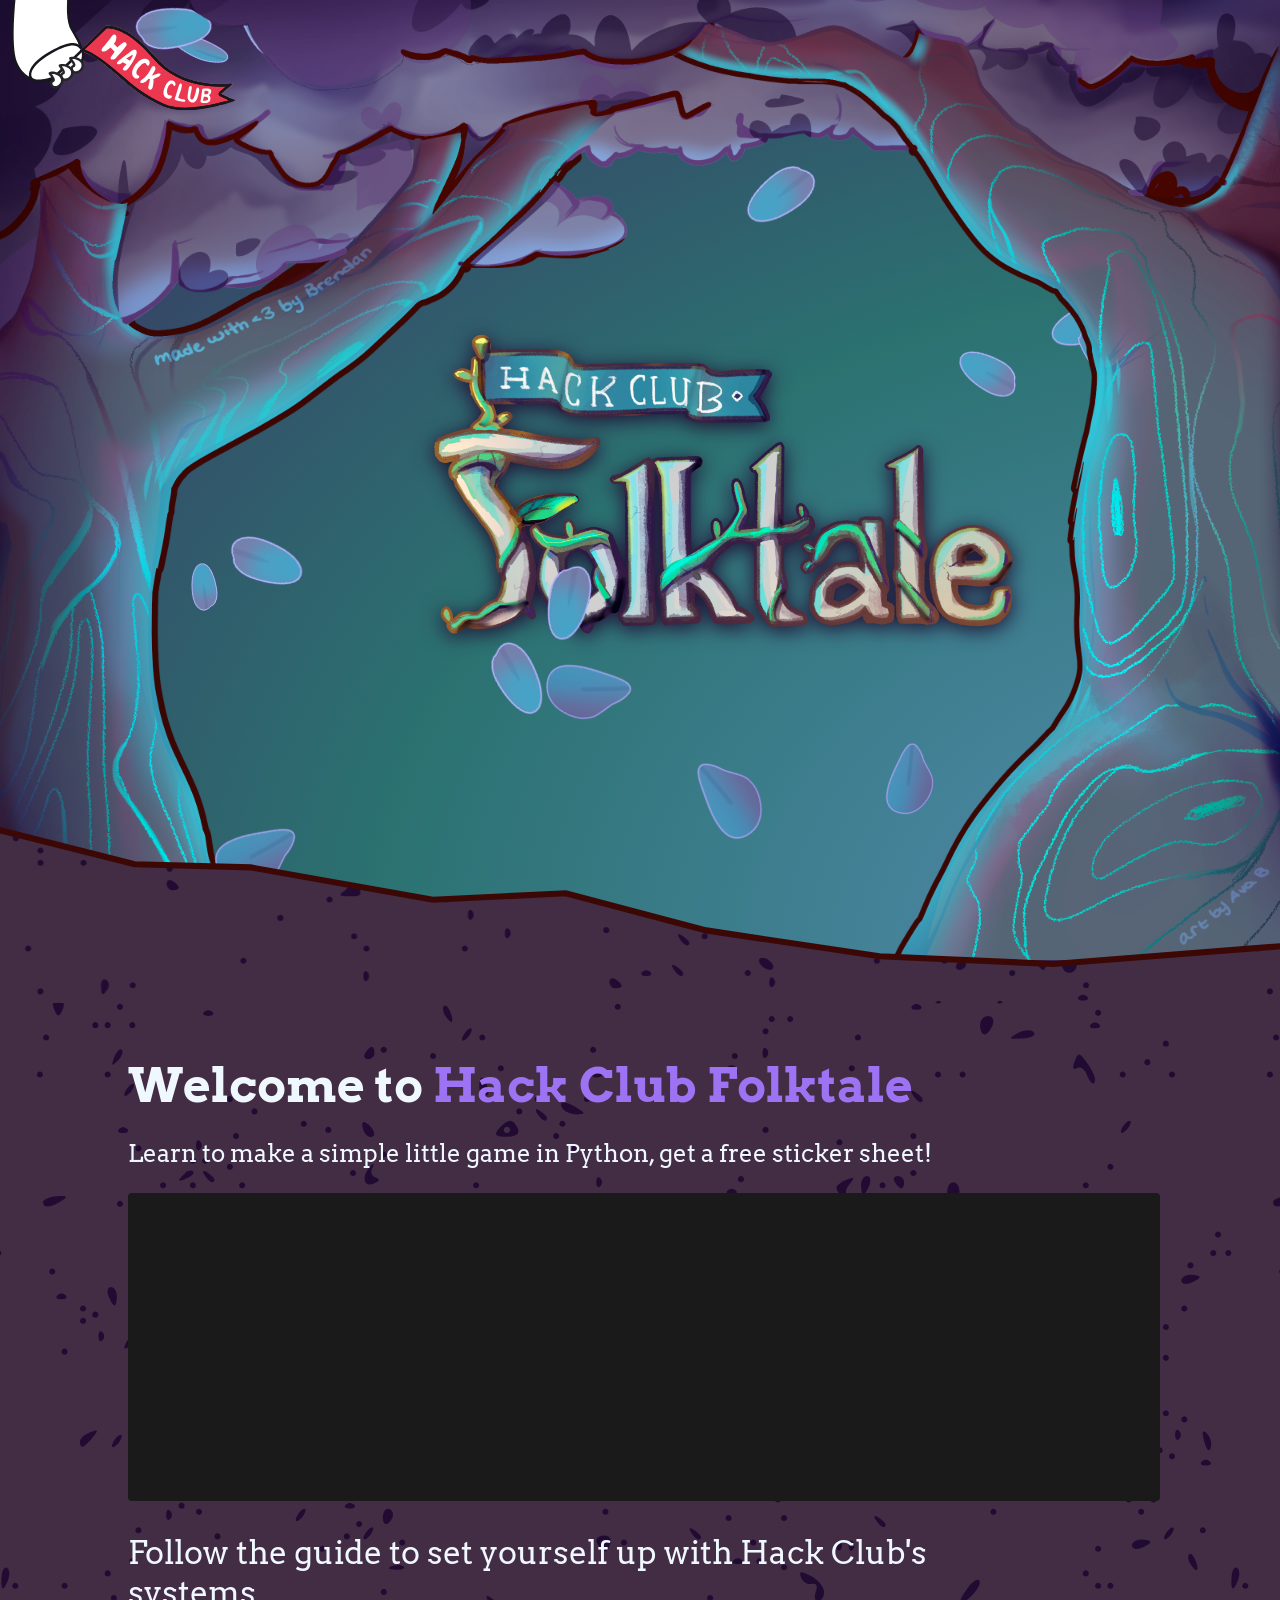
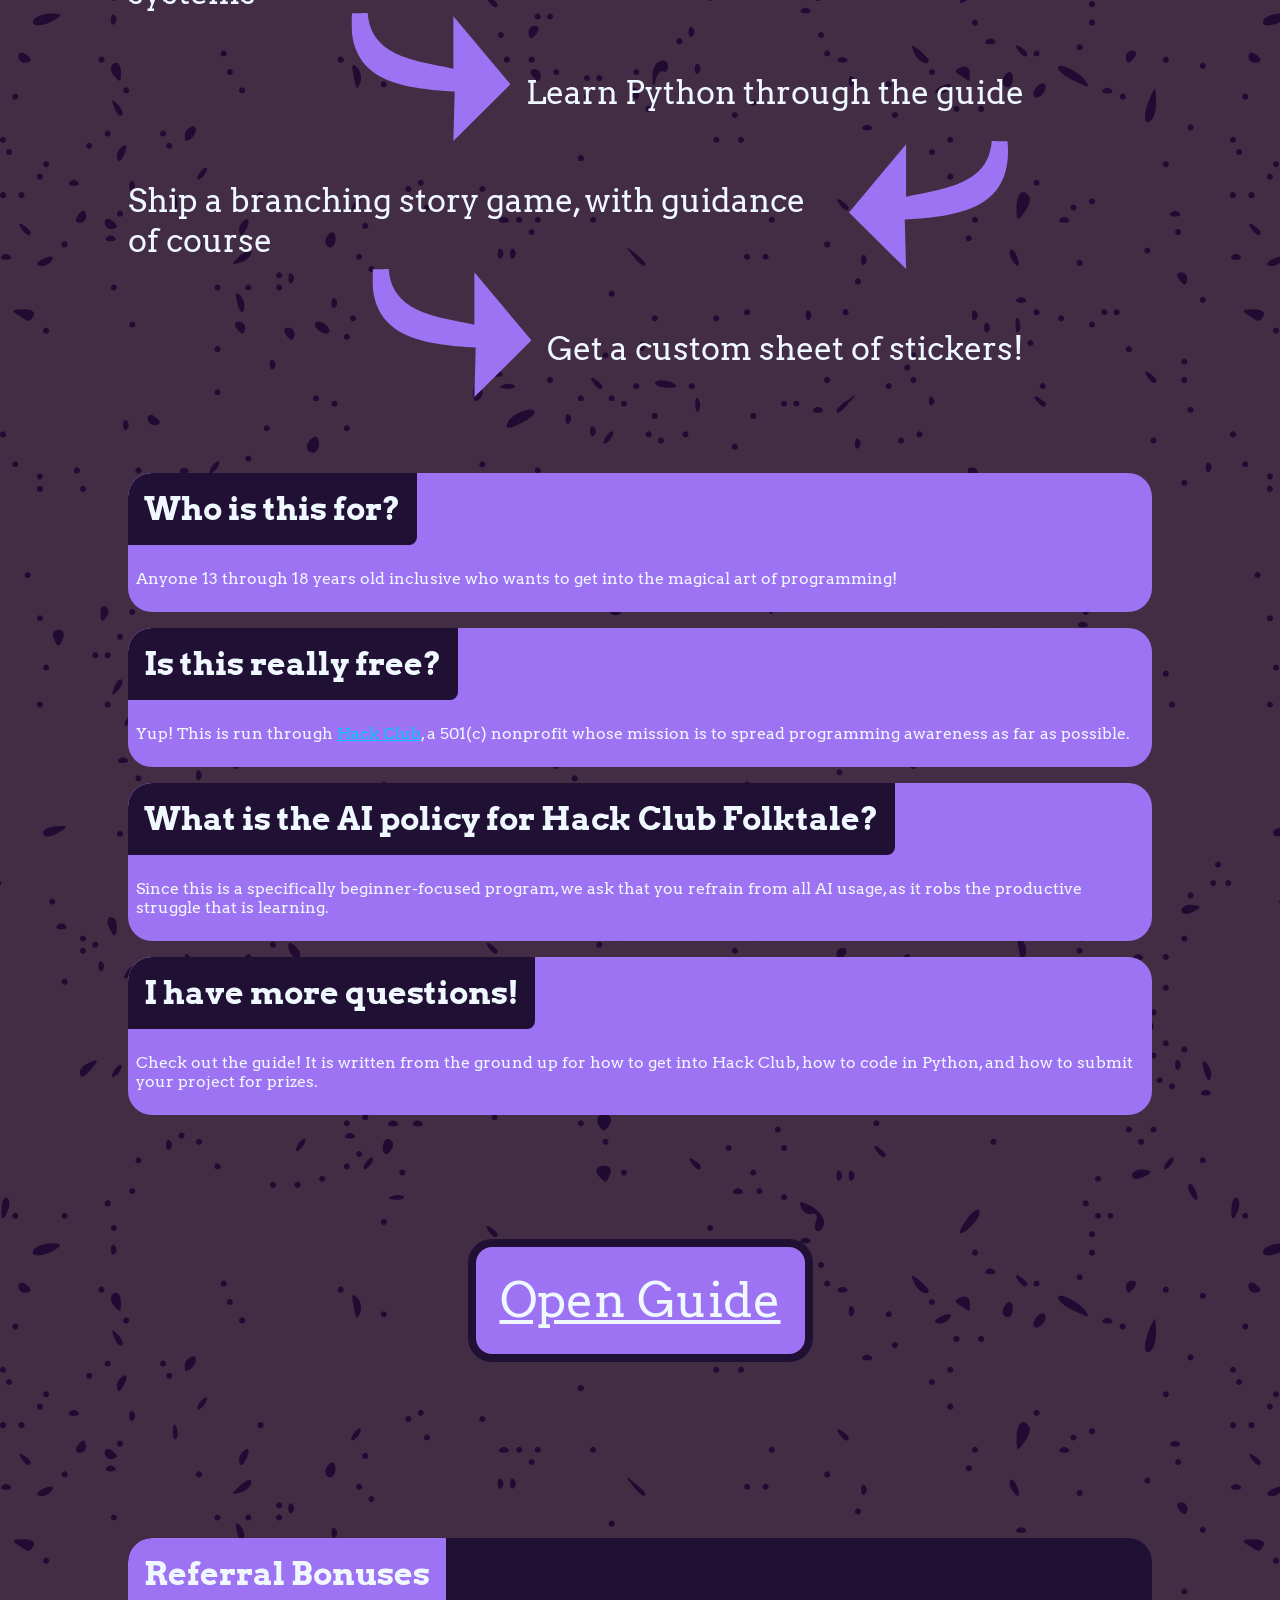
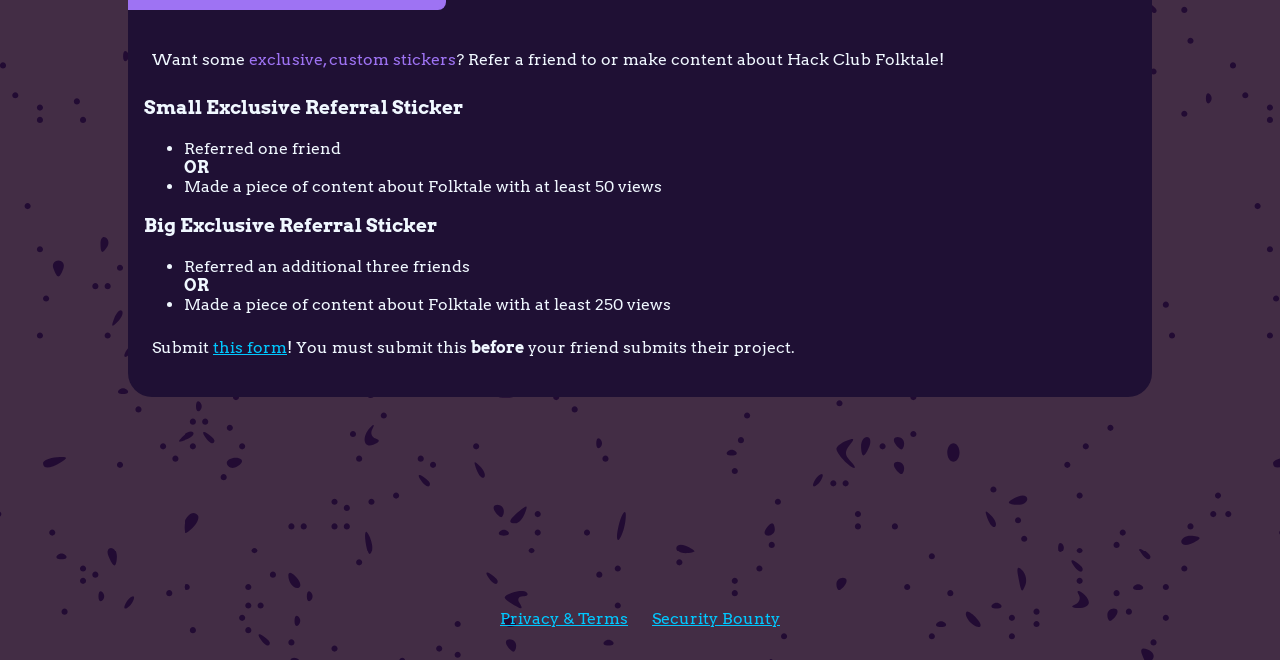
==== commit 0fce213b: "Refactored guide code" ====
--- a/ui/index.html
+++ b/ui/index.html
@@ -243,6 +243,7 @@
             <div id="term_holder">
                 <iframe
                     src="https://pyterm.hackclub.com/breynard0/folktale_game_test"
+                    allow="cross-origin-isolated"
                     id="term_example"
                 ></iframe>
             </div>
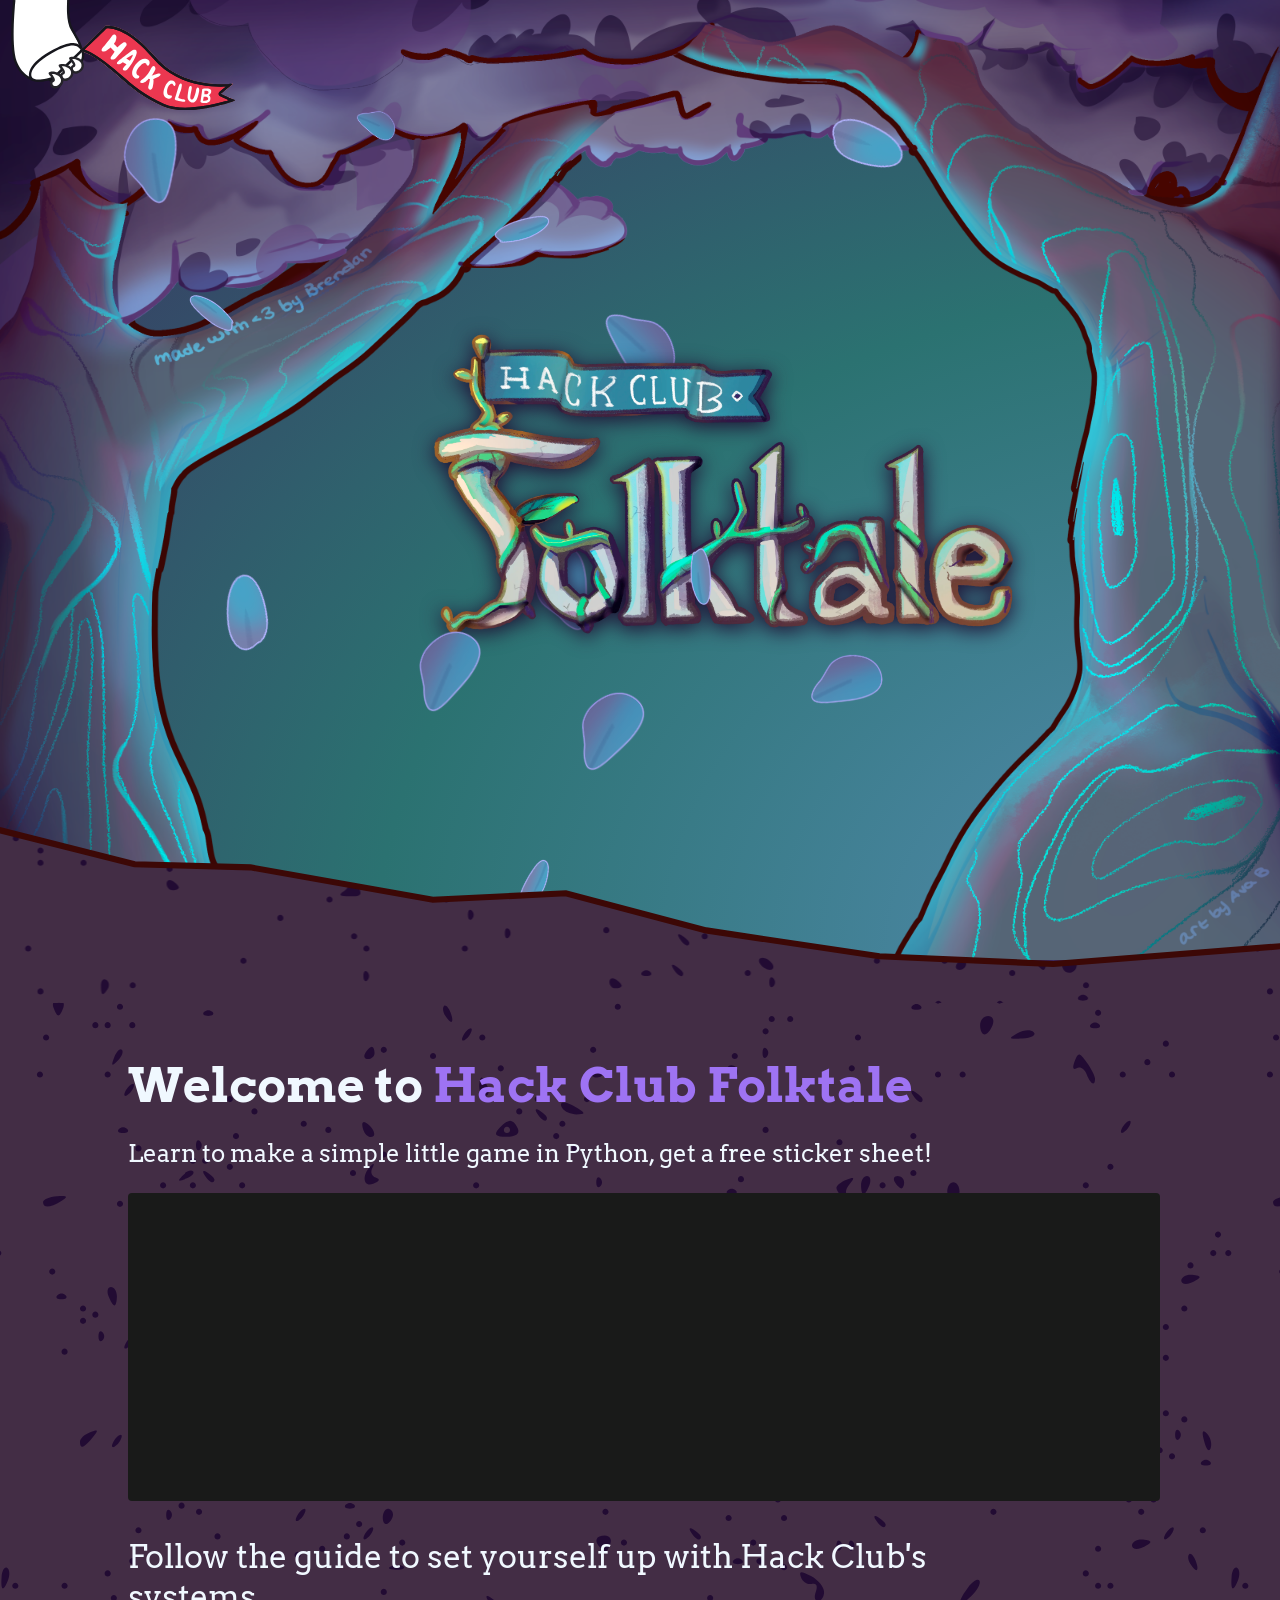
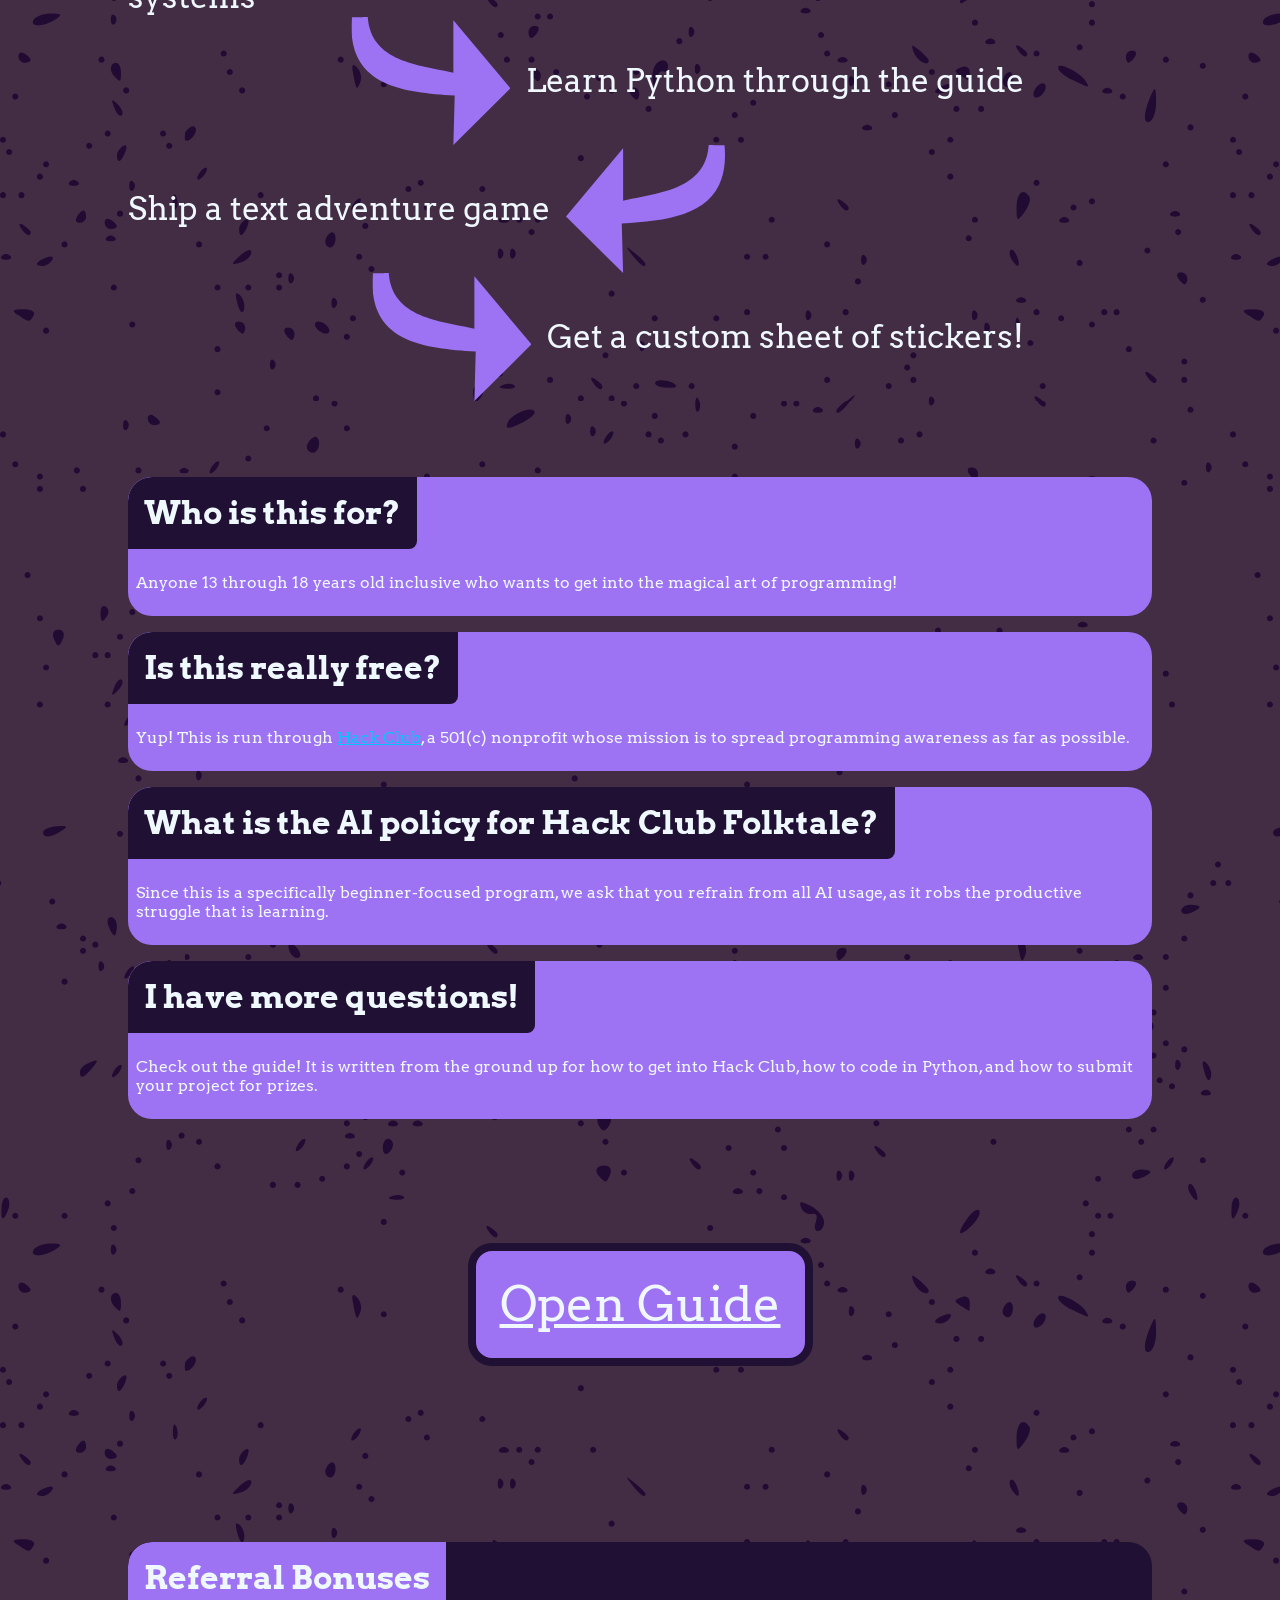
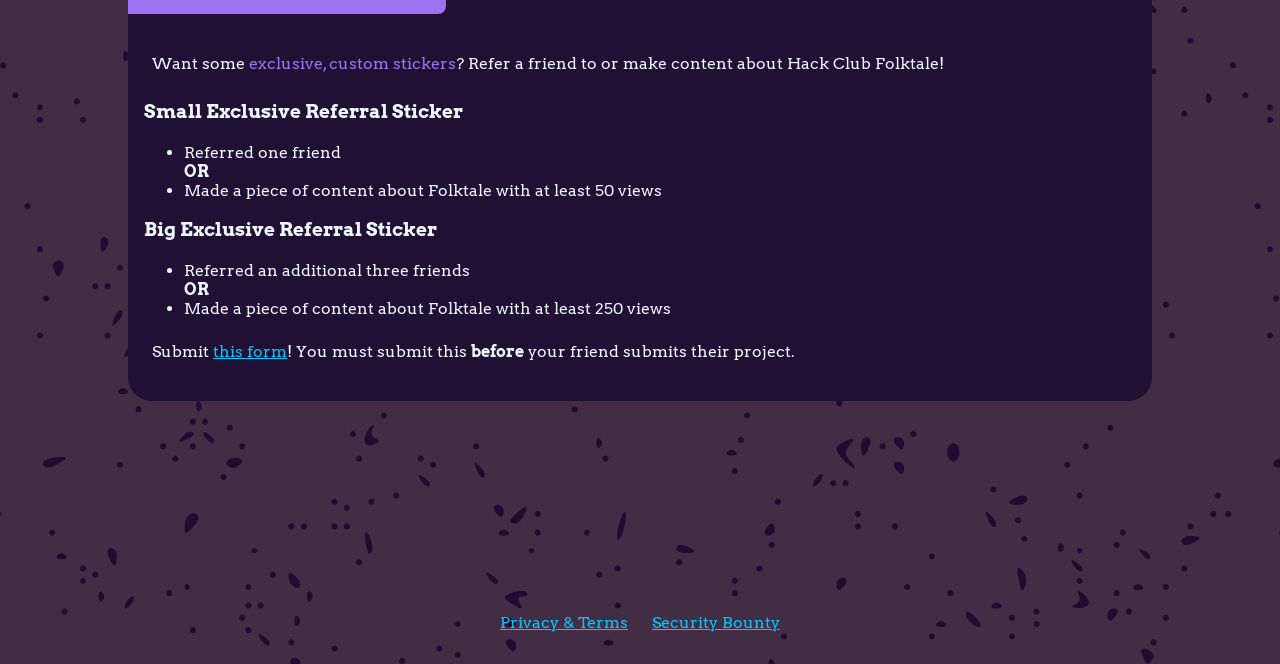
==== commit 73d7ffc8: "Update language to be more beginner and club friendly" ====
--- a/ui/index.html
+++ b/ui/index.html
@@ -8,7 +8,7 @@
         </title>
         <meta
             name="description"
-            content="Hack Club Folktale is a free program for teens 13–18: learn Python from scratch, ship your own branching story game, and get a custom sticker sheet."
+            content="Hack Club Folktale is a free program for teens 13–18: learn Python from scratch, ship your own text adventure game, and get a custom sticker sheet."
         />
         <link rel="canonical" href="https://folktale.hackclub.com/" />
         <meta name="robots" content="index, follow, max-image-preview:large" />
@@ -23,7 +23,7 @@
         />
         <meta
             property="og:description"
-            content="A free program for teens 13–18: learn Python from scratch, ship your own branching story game, and get a custom sticker sheet."
+            content="A free program for teens 13–18: learn Python from scratch, ship your own text adventure game, and get a custom sticker sheet."
         />
         <meta
             property="og:image"
@@ -39,7 +39,7 @@
         />
         <meta
             name="twitter:description"
-            content="A free program for teens 13–18: learn Python from scratch, ship your own branching story game, and get a custom sticker sheet."
+            content="A free program for teens 13–18: learn Python from scratch, ship your own text adventure game, and get a custom sticker sheet."
         />
         <meta
             name="twitter:image"
@@ -87,7 +87,7 @@
                         "@id": "https://folktale.hackclub.com/#website",
                         "url": "https://folktale.hackclub.com/",
                         "name": "Hack Club Folktale",
-                        "description": "A free program for teens 13–18: learn Python from scratch, ship your own branching story game, and get a custom sticker sheet.",
+                        "description": "A free program for teens 13–18: learn Python from scratch, ship your own text adventure game, and get a custom sticker sheet.",
                         "inLanguage": "en",
                         "publisher": {
                             "@id": "https://hackclub.com/#organization"
@@ -98,7 +98,7 @@
                         "@id": "https://folktale.hackclub.com/#course",
                         "name": "Hack Club Folktale",
                         "url": "https://folktale.hackclub.com/",
-                        "description": "A beginner-focused guide that walks teens through joining Hack Club, learning Python, and shipping a branching story game for a free sticker sheet.",
+                        "description": "A beginner-focused guide that walks teens through joining Hack Club, learning Python, and shipping a text adventure game for a free sticker sheet.",
                         "inLanguage": "en",
                         "isAccessibleForFree": true,
                         "educationalLevel": "Beginner",
@@ -267,9 +267,7 @@
                     <p class="step-text">Learn Python through the guide</p>
                 </div>
                 <div class="step-holder">
-                    <p class="step-text">
-                        Ship a branching story game, with guidance of course
-                    </p>
+                    <p class="step-text">Ship a text adventure game</p>
                     <img
                         class="step-arrow"
                         src="resources/arrow.svg"
--- a/ui/index.css
+++ b/ui/index.css
@@ -35,6 +35,7 @@
     background-color: #191a19;
     padding: 4px;
     border-radius: 4px;
+    margin-bottom: 4vh;
 }
 
 #bg_canvas {
@@ -147,7 +148,8 @@
 }
 
 .step-text {
-    margin-bottom: 0;
+    margin-bottom: auto;
+    margin-top: auto;
     align-self: center;
 }
 
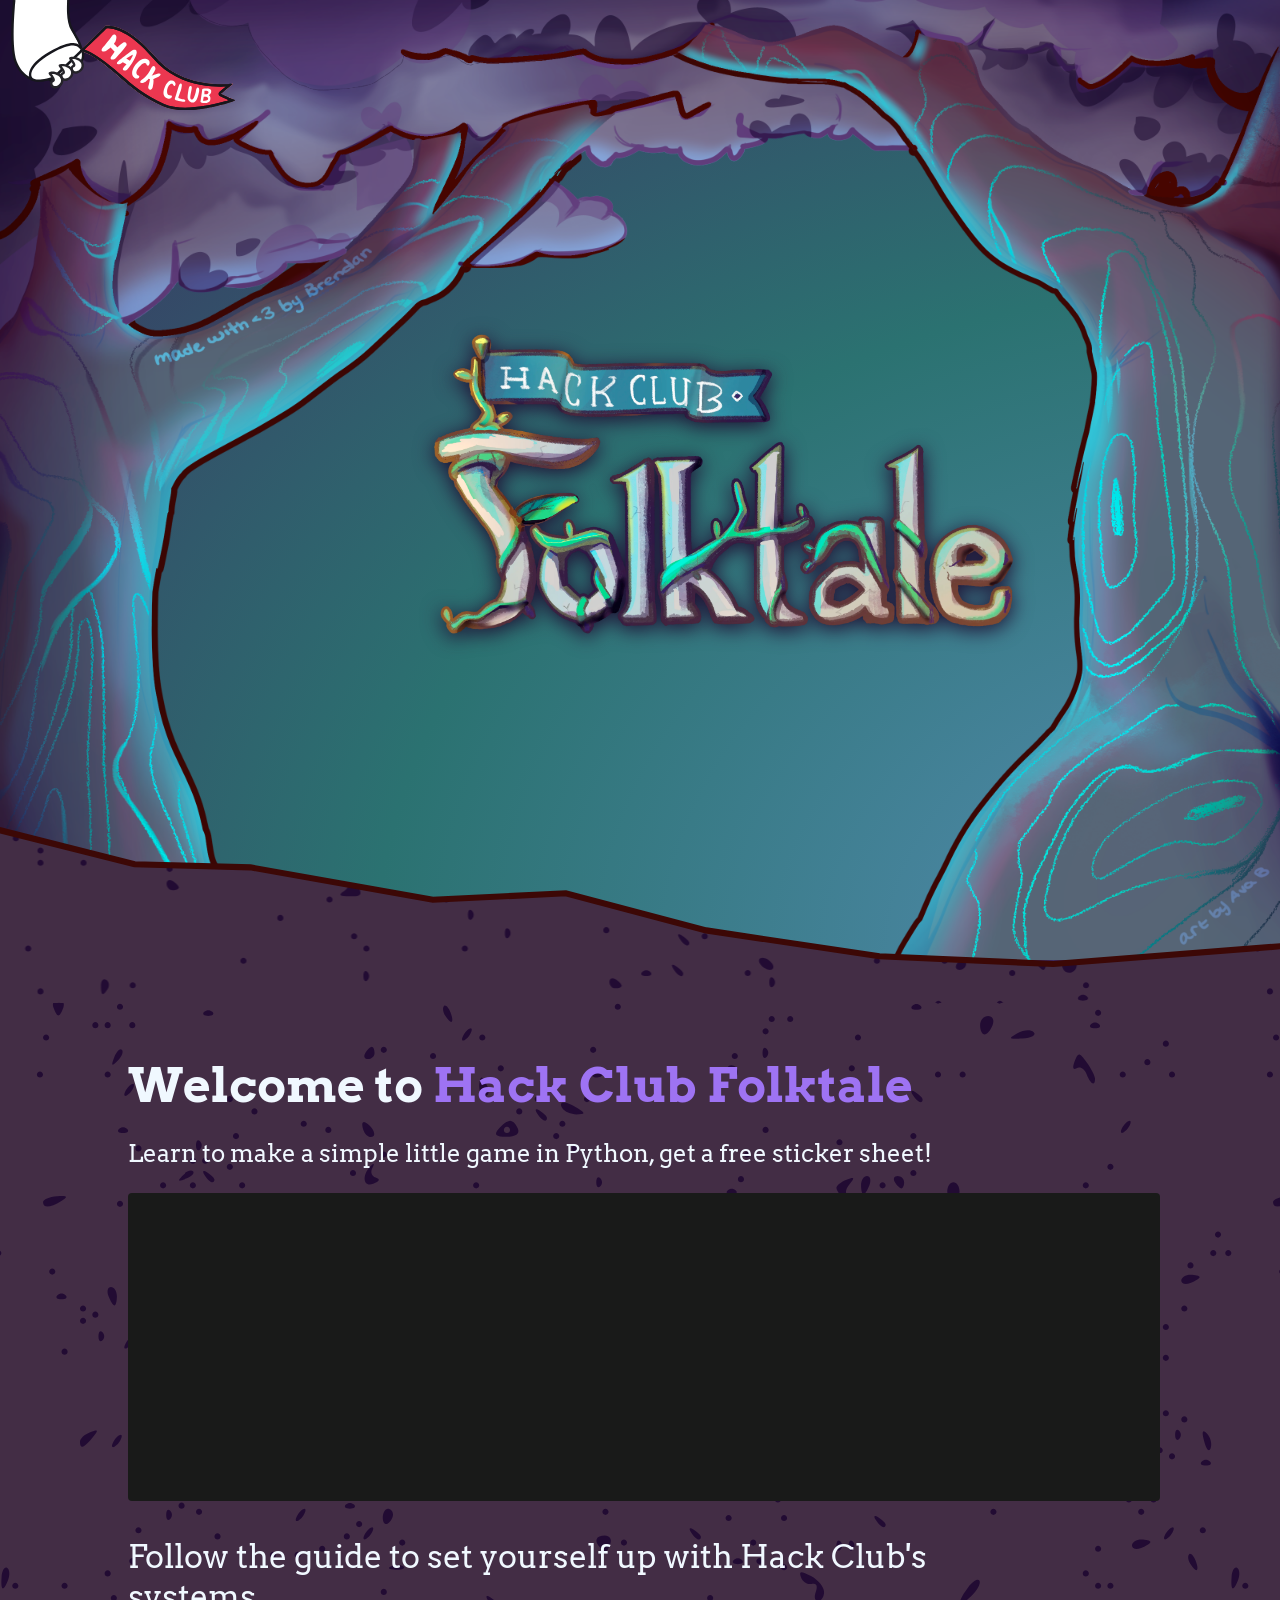
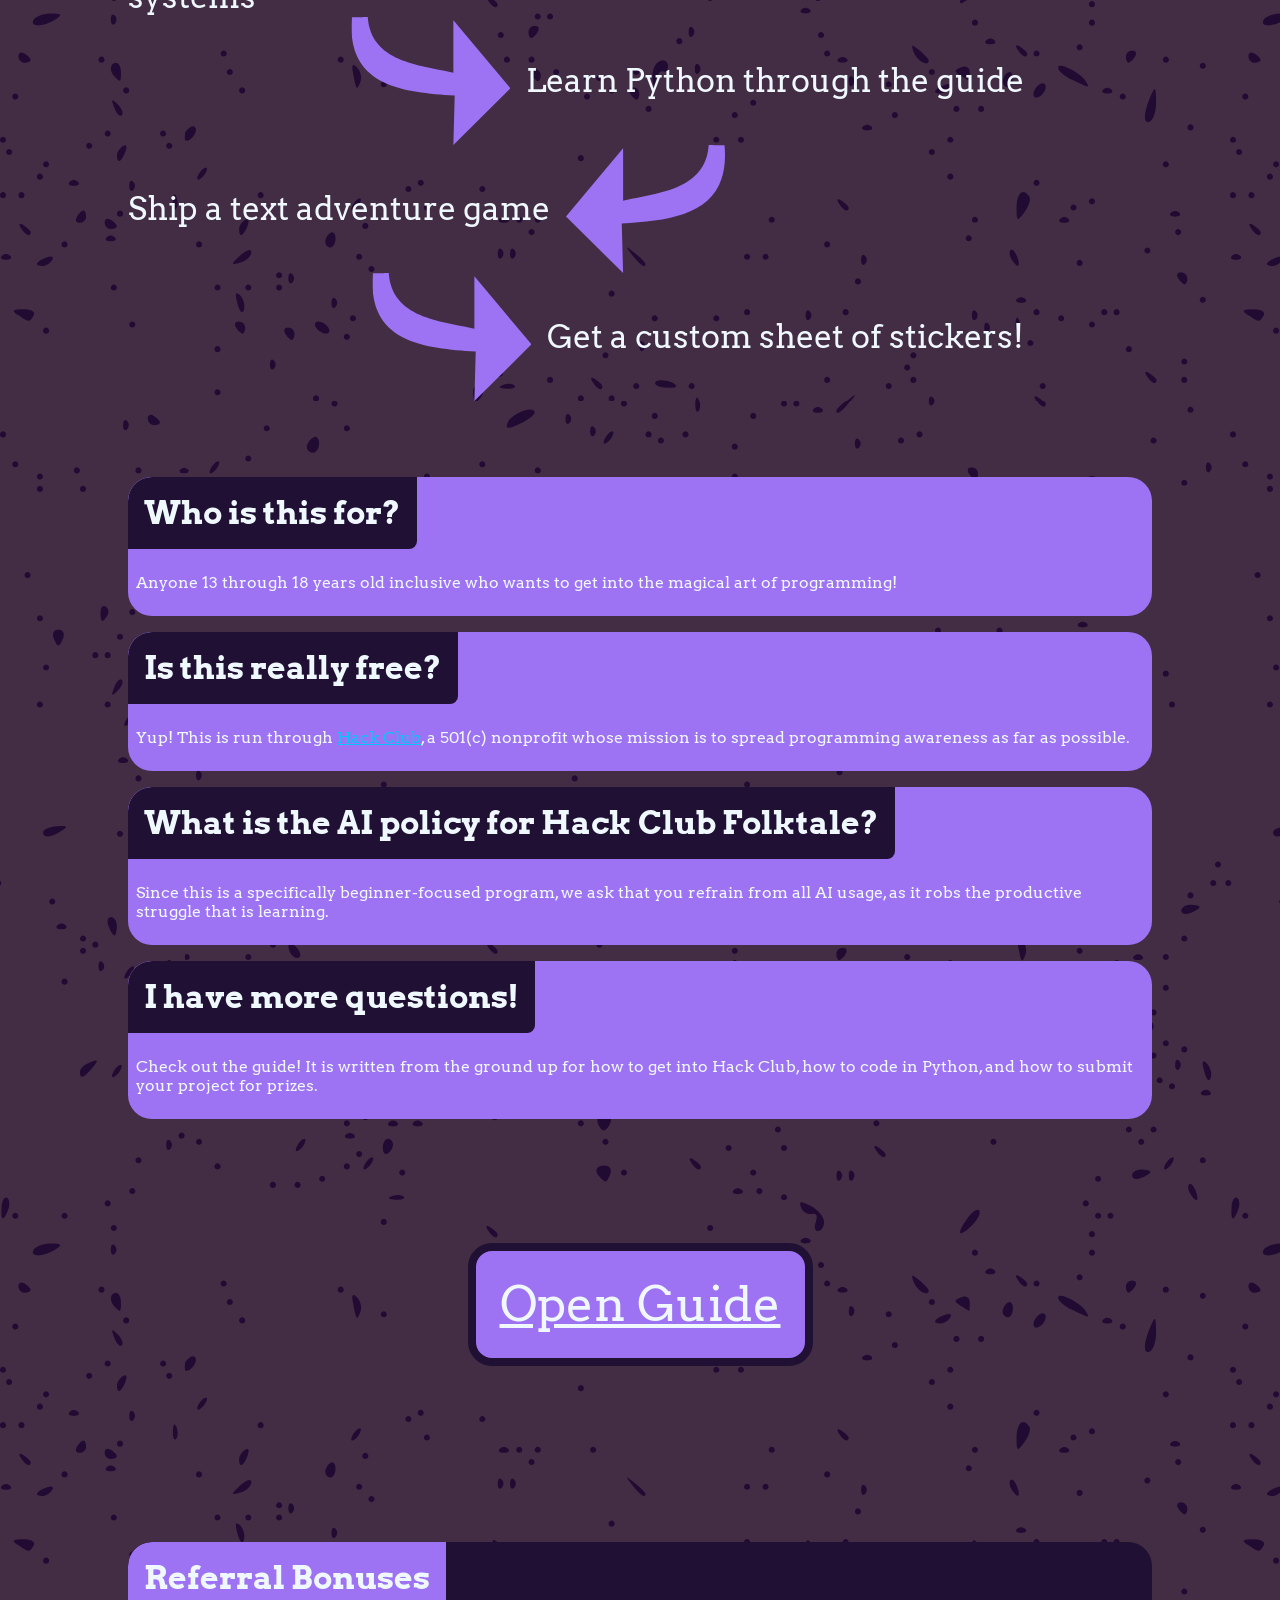
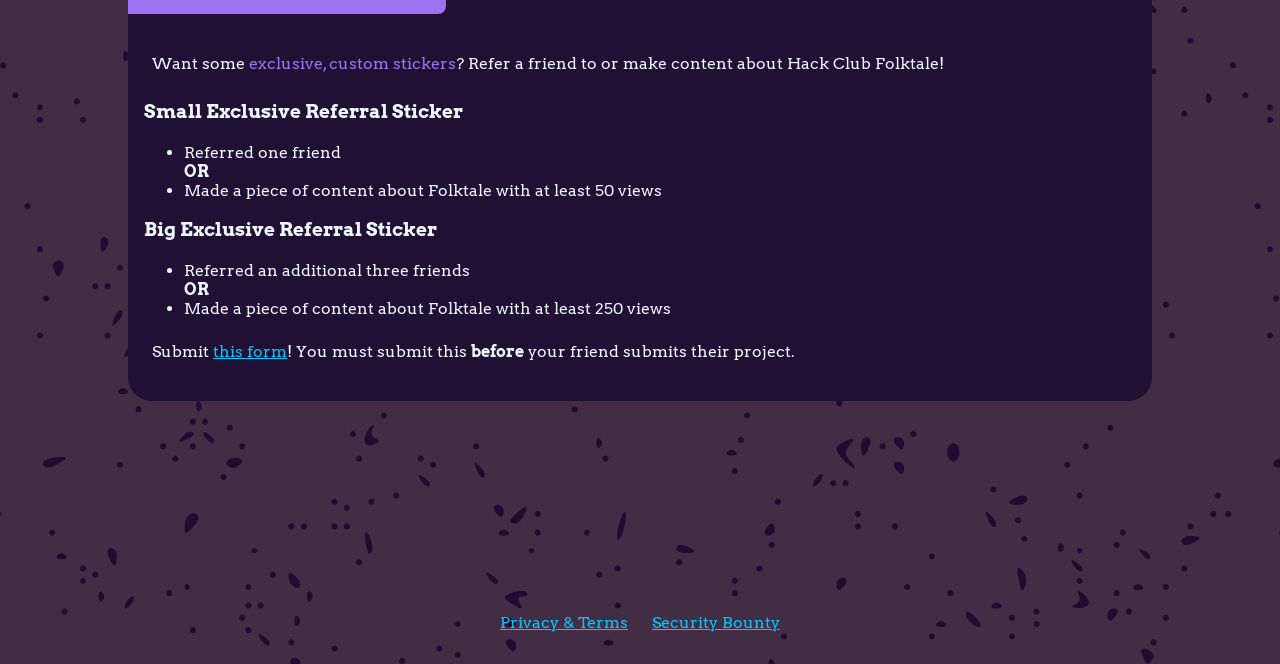
==== commit c5406644: "Add stickers to main page" ====
--- a/ui/index.html
+++ b/ui/index.html
@@ -291,93 +291,144 @@
             </div>
             <div style="height: 60px"></div>
             <h2 class="visually-hidden">Frequently asked questions</h2>
-            <div class="faq-holder">
-                <div class="faq-entry">
-                    <h3 class="faq-question">Who is this for?</h3>
-                    <p class="faq-answer">
-                        Anyone 13 through 18 years old inclusive who wants to
-                        get into the magical art of programming!
-                    </p>
-                </div>
-                <div class="faq-entry">
-                    <h3 class="faq-question">Is this really free?</h3>
-                    <p class="faq-answer">
-                        Yup! This is run through
-                        <a href="https://hackclub.com/">Hack Club</a>, a 501(c)
-                        nonprofit whose mission is to spread programming
-                        awareness as far as possible.
-                    </p>
-                </div>
-                <div class="faq-entry">
-                    <h3 class="faq-question">
-                        What is the AI policy for Hack Club Folktale?
-                    </h3>
-                    <p class="faq-answer">
-                        Since this is a specifically beginner-focused program,
-                        we ask that you refrain from all AI usage, as it robs
-                        the productive struggle that is learning.
-                    </p>
-                </div>
-                <div class="faq-entry">
-                    <h3 class="faq-question">I have more questions!</h3>
-                    <p class="faq-answer">
-                        Check out the guide! It is written from the ground up
-                        for how to get into Hack Club, how to code in Python,
-                        and how to submit your project for prizes.
-                    </p>
-                </div>
-            </div>
-
-            <div style="height: 60px"></div>
-
-            <div id="guide-button-parent">
-                <a id="guide-button" href="/guide">Open Guide</a>
-            </div>
-
-            <div style="height: 160px"></div>
-
-            <div class="ref-holder">
-                <div class="ref-entry" id="referral-block">
-                    <h2 class="ref-title">Referral Bonuses</h2>
-                    <div class="ref-content">
-                        <p>
-                            Want some
-                            <span style="color: #9e73f3"
-                                >exclusive, custom stickers</span
-                            >? Refer a friend to or make content about Hack Club
-                            Folktale!
+            <div id="sticker-zone">
+                <img
+                    class="scatter-sticker sticker-1"
+                    src="resources/stickers/1.png"
+                    alt=""
+                    aria-hidden="true"
+                    loading="lazy"
+                />
+                <img
+                    class="scatter-sticker sticker-2"
+                    src="resources/stickers/2.png"
+                    alt=""
+                    aria-hidden="true"
+                    loading="lazy"
+                />
+                <img
+                    class="scatter-sticker sticker-3"
+                    src="resources/stickers/3.png"
+                    alt=""
+                    aria-hidden="true"
+                    loading="lazy"
+                />
+                <img
+                    class="scatter-sticker sticker-4"
+                    src="resources/stickers/4.png"
+                    alt=""
+                    aria-hidden="true"
+                    loading="lazy"
+                />
+                <img
+                    class="scatter-sticker sticker-5"
+                    src="resources/stickers/5.png"
+                    alt=""
+                    aria-hidden="true"
+                    loading="lazy"
+                />
+                <img
+                    class="scatter-sticker sticker-6"
+                    src="resources/stickers/6.png"
+                    alt=""
+                    aria-hidden="true"
+                    loading="lazy"
+                />
+                <img
+                    class="scatter-sticker sticker-7"
+                    src="resources/stickers/7.png"
+                    alt=""
+                    aria-hidden="true"
+                    loading="lazy"
+                />
+                <div class="faq-holder">
+                    <div class="faq-entry">
+                        <h3 class="faq-question">Who is this for?</h3>
+                        <p class="faq-answer">
+                            Anyone 13 through 18 years old inclusive who wants to
+                            get into the magical art of programming!
                         </p>
-                        <h3>Small Exclusive Referral Sticker</h3>
-                        <ul>
-                            <li>Referred one friend</li>
-                            <li style="list-style: none; font-weight: bold">
-                                OR
-                            </li>
-                            <li>
-                                Made a piece of content about Folktale with at
-                                least 50 views
-                            </li>
-                        </ul>
-                        <h3>Big Exclusive Referral Sticker</h3>
-                        <ul>
-                            <li>Referred an additional three friends</li>
-                            <li style="list-style: none; font-weight: bold">
-                                OR
-                            </li>
-                            <li>
-                                Made a piece of content about Folktale with at
-                                least 250 views
-                            </li>
-                        </ul>
-                        <p>
-                            Submit
-                            <a
-                                href="https://forms.hackclub.com/folktale-referral"
-                                >this form</a
-                            >! You must submit this
-                            <span style="font-weight: bold">before</span> your
-                            friend submits their project.
+                    </div>
+                    <div class="faq-entry">
+                        <h3 class="faq-question">Is this really free?</h3>
+                        <p class="faq-answer">
+                            Yup! This is run through
+                            <a href="https://hackclub.com/">Hack Club</a>, a 501(c)
+                            nonprofit whose mission is to spread programming
+                            awareness as far as possible.
                         </p>
+                    </div>
+                    <div class="faq-entry">
+                        <h3 class="faq-question">
+                            What is the AI policy for Hack Club Folktale?
+                        </h3>
+                        <p class="faq-answer">
+                            Since this is a specifically beginner-focused program,
+                            we ask that you refrain from all AI usage, as it robs
+                            the productive struggle that is learning.
+                        </p>
+                    </div>
+                    <div class="faq-entry">
+                        <h3 class="faq-question">I have more questions!</h3>
+                        <p class="faq-answer">
+                            Check out the guide! It is written from the ground up
+                            for how to get into Hack Club, how to code in Python,
+                            and how to submit your project for prizes.
+                        </p>
+                    </div>
+                </div>
+
+                <div style="height: 60px"></div>
+
+                <div id="guide-button-parent">
+                    <a id="guide-button" href="/guide">Open Guide</a>
+                </div>
+
+                <div style="height: 160px"></div>
+
+                <div class="ref-holder">
+                    <div class="ref-entry" id="referral-block">
+                        <h2 class="ref-title">Referral Bonuses</h2>
+                        <div class="ref-content">
+                            <p>
+                                Want some
+                                <span style="color: #9e73f3"
+                                    >exclusive, custom stickers</span
+                                >? Refer a friend to or make content about Hack Club
+                                Folktale!
+                            </p>
+                            <h3>Small Exclusive Referral Sticker</h3>
+                            <ul>
+                                <li>Referred one friend</li>
+                                <li style="list-style: none; font-weight: bold">
+                                    OR
+                                </li>
+                                <li>
+                                    Made a piece of content about Folktale with at
+                                    least 50 views
+                                </li>
+                            </ul>
+                            <h3>Big Exclusive Referral Sticker</h3>
+                            <ul>
+                                <li>Referred an additional three friends</li>
+                                <li style="list-style: none; font-weight: bold">
+                                    OR
+                                </li>
+                                <li>
+                                    Made a piece of content about Folktale with at
+                                    least 250 views
+                                </li>
+                            </ul>
+                            <p>
+                                Submit
+                                <a
+                                    href="https://forms.hackclub.com/folktale-referral"
+                                    >this form</a
+                                >! You must submit this
+                                <span style="font-weight: bold">before</span> your
+                                friend submits their project.
+                            </p>
+                        </div>
                     </div>
                 </div>
             </div>
--- a/ui/index.css
+++ b/ui/index.css
@@ -285,3 +285,78 @@
 .ref-content {
     padding: 16px;
 }
+
+#sticker-zone {
+    position: relative;
+}
+
+.scatter-sticker {
+    position: absolute;
+    z-index: -1;
+    width: clamp(90px, 13vw, 190px);
+    height: auto;
+    pointer-events: none;
+    user-select: none;
+    filter: drop-shadow(0 6px 12px #1f103480);
+}
+
+.sticker-1 {
+    top: 1%;
+    left: -6vw;
+    transform: rotate(-16deg);
+}
+
+.sticker-2 {
+    top: 12%;
+    right: -7vw;
+    transform: rotate(13deg);
+}
+
+.sticker-3 {
+    top: 27%;
+    left: -7vw;
+    transform: rotate(22deg);
+}
+
+.sticker-4 {
+    top: 41%;
+    right: -5vw;
+    transform: rotate(-20deg);
+}
+
+.sticker-5 {
+    top: 55%;
+    left: -6vw;
+    transform: rotate(9deg);
+}
+
+.sticker-6 {
+    top: 70%;
+    right: -7vw;
+    transform: rotate(-13deg);
+}
+
+.sticker-7 {
+    top: 86%;
+    left: -5vw;
+    transform: rotate(18deg);
+}
+
+@media (max-width: 768px) {
+    .scatter-sticker {
+        width: clamp(64px, 20vw, 120px);
+    }
+
+    .sticker-1,
+    .sticker-3,
+    .sticker-5,
+    .sticker-7 {
+        left: -9vw;
+    }
+
+    .sticker-2,
+    .sticker-4,
+    .sticker-6 {
+        right: -9vw;
+    }
+}
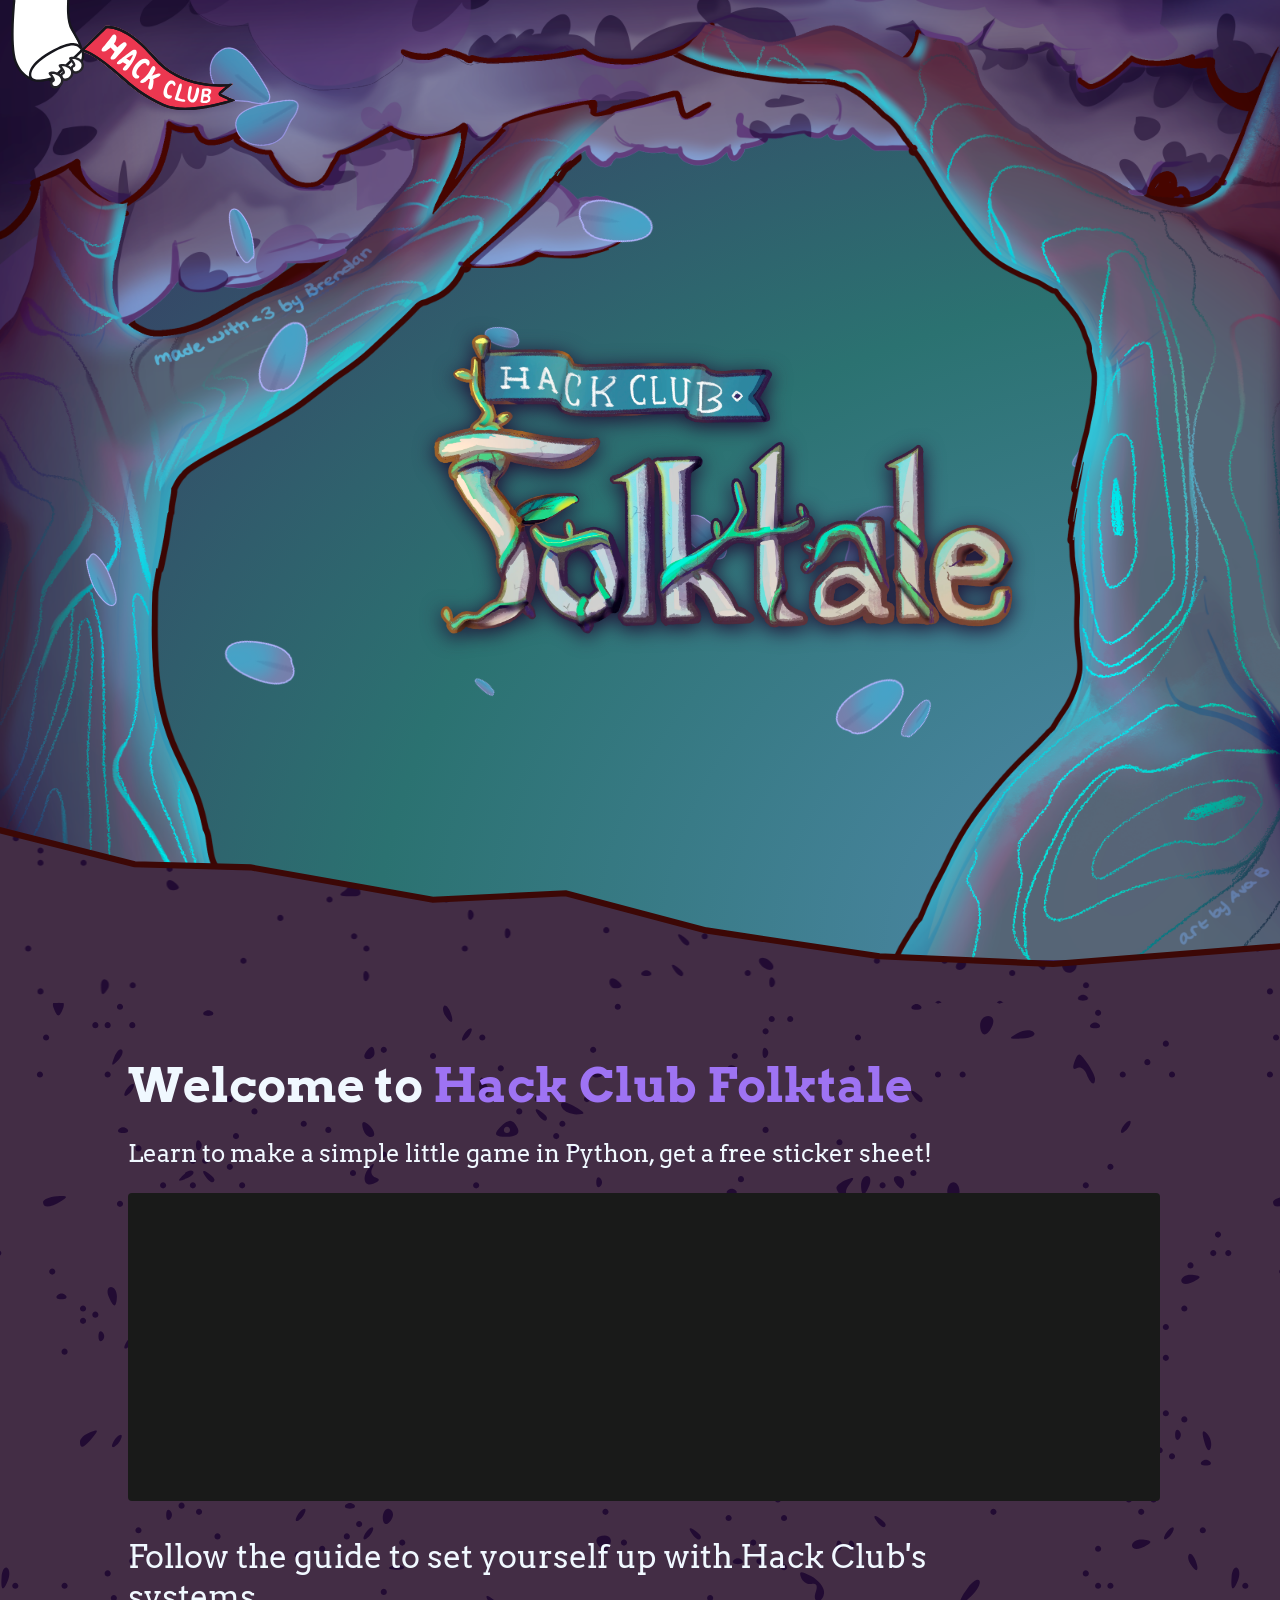
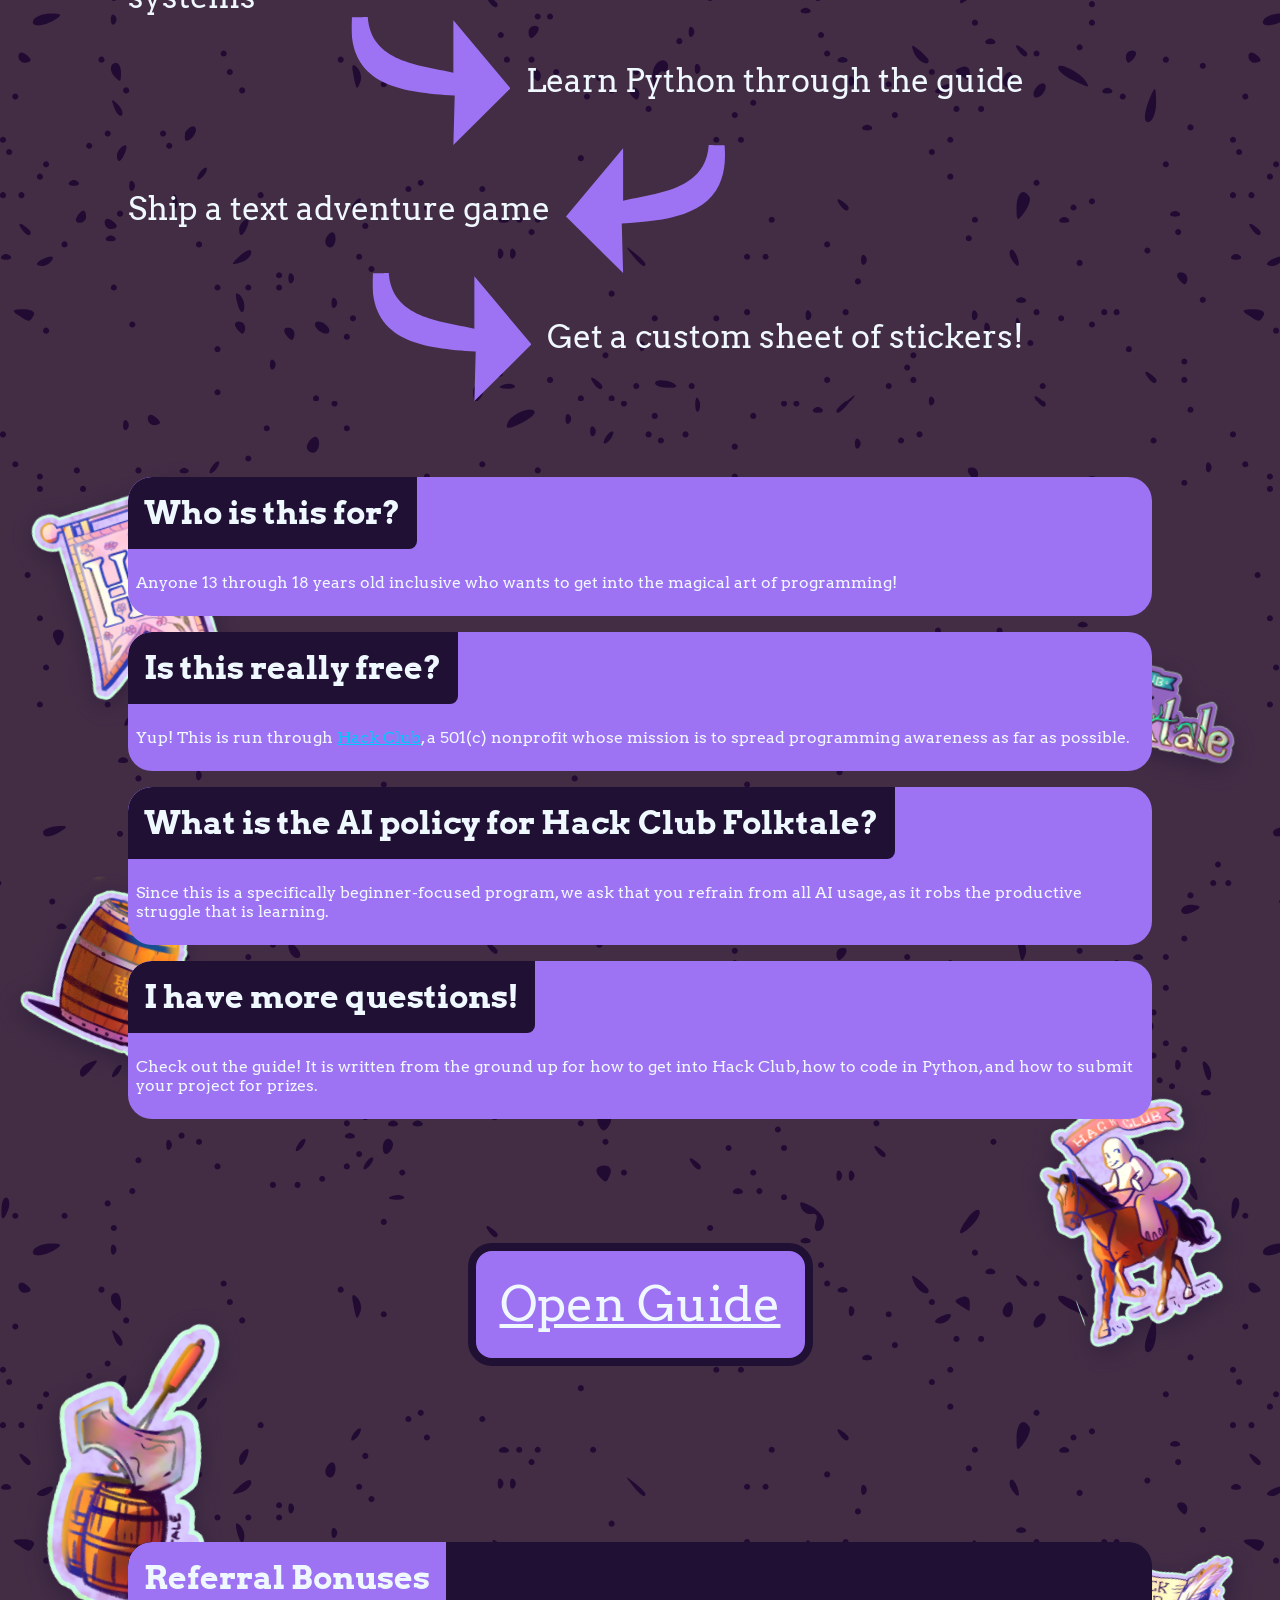
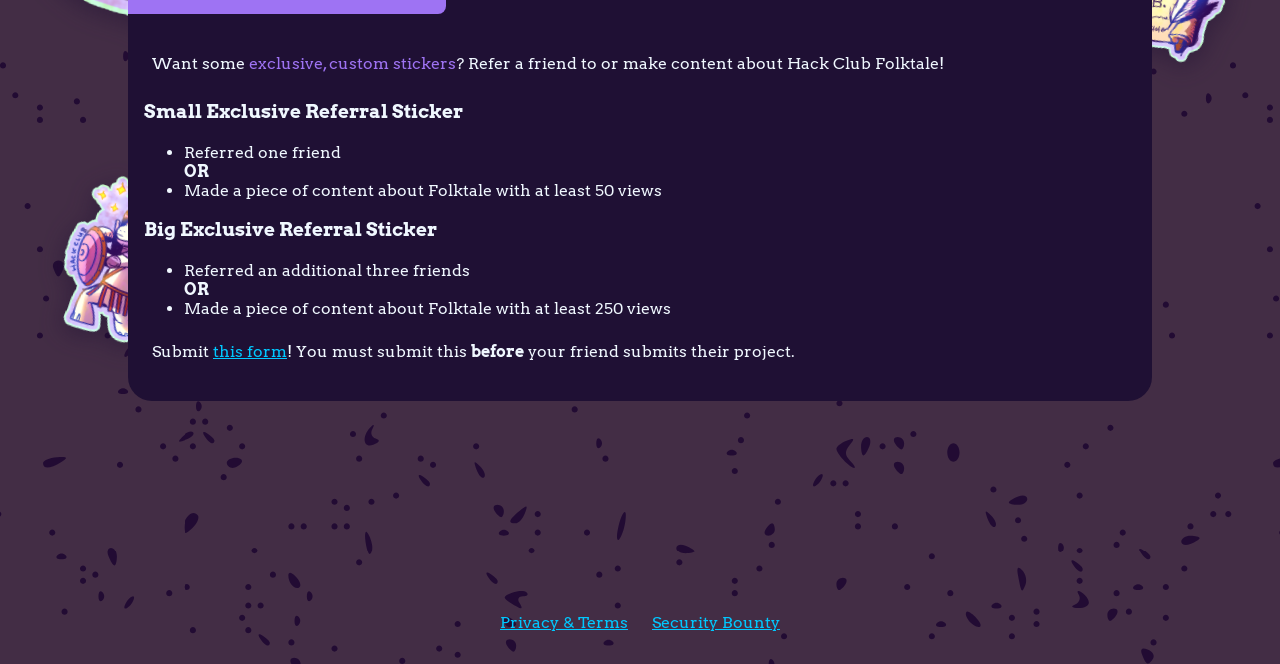
==== commit a40f7af7: "Added more hyphens" ====
--- a/ui/index.html
+++ b/ui/index.html
@@ -4,11 +4,11 @@
         <meta charset="UTF-8" />
         <meta name="viewport" content="width=device-width, initial-scale=1" />
         <title>
-            Folktale by Hack Club — Learn Python, Make a Game, Get Stickers
+            Folktale by Hack Club - Learn Python, Make a Game, Get Stickers
         </title>
         <meta
             name="description"
-            content="Hack Club Folktale is a free program for teens 13–18: learn Python from scratch, ship your own text adventure game, and get a custom sticker sheet."
+            content="Hack Club Folktale is a free program for teens 13-18: learn Python from scratch, ship your own text adventure game, and get a custom sticker sheet."
         />
         <link rel="canonical" href="https://folktale.hackclub.com/" />
         <meta name="robots" content="index, follow, max-image-preview:large" />
@@ -19,11 +19,11 @@
         <meta property="og:url" content="https://folktale.hackclub.com/" />
         <meta
             property="og:title"
-            content="Folktale by Hack Club — Learn Python, Make a Game, Get Stickers"
+            content="Folktale by Hack Club - Learn Python, Make a Game, Get Stickers"
         />
         <meta
             property="og:description"
-            content="A free program for teens 13–18: learn Python from scratch, ship your own text adventure game, and get a custom sticker sheet."
+            content="A free program for teens 13-18: learn Python from scratch, ship your own text adventure game, and get a custom sticker sheet."
         />
         <meta
             property="og:image"
@@ -35,11 +35,11 @@
         <meta name="twitter:card" content="summary_large_image" />
         <meta
             name="twitter:title"
-            content="Folktale by Hack Club — Learn Python, Make a Game, Get Stickers"
+            content="Folktale by Hack Club - Learn Python, Make a Game, Get Stickers"
         />
         <meta
             name="twitter:description"
-            content="A free program for teens 13–18: learn Python from scratch, ship your own text adventure game, and get a custom sticker sheet."
+            content="A free program for teens 13-18: learn Python from scratch, ship your own text adventure game, and get a custom sticker sheet."
         />
         <meta
             name="twitter:image"
@@ -87,7 +87,7 @@
                         "@id": "https://folktale.hackclub.com/#website",
                         "url": "https://folktale.hackclub.com/",
                         "name": "Hack Club Folktale",
-                        "description": "A free program for teens 13–18: learn Python from scratch, ship your own text adventure game, and get a custom sticker sheet.",
+                        "description": "A free program for teens 13-18: learn Python from scratch, ship your own text adventure game, and get a custom sticker sheet.",
                         "inLanguage": "en",
                         "publisher": {
                             "@id": "https://hackclub.com/#organization"
